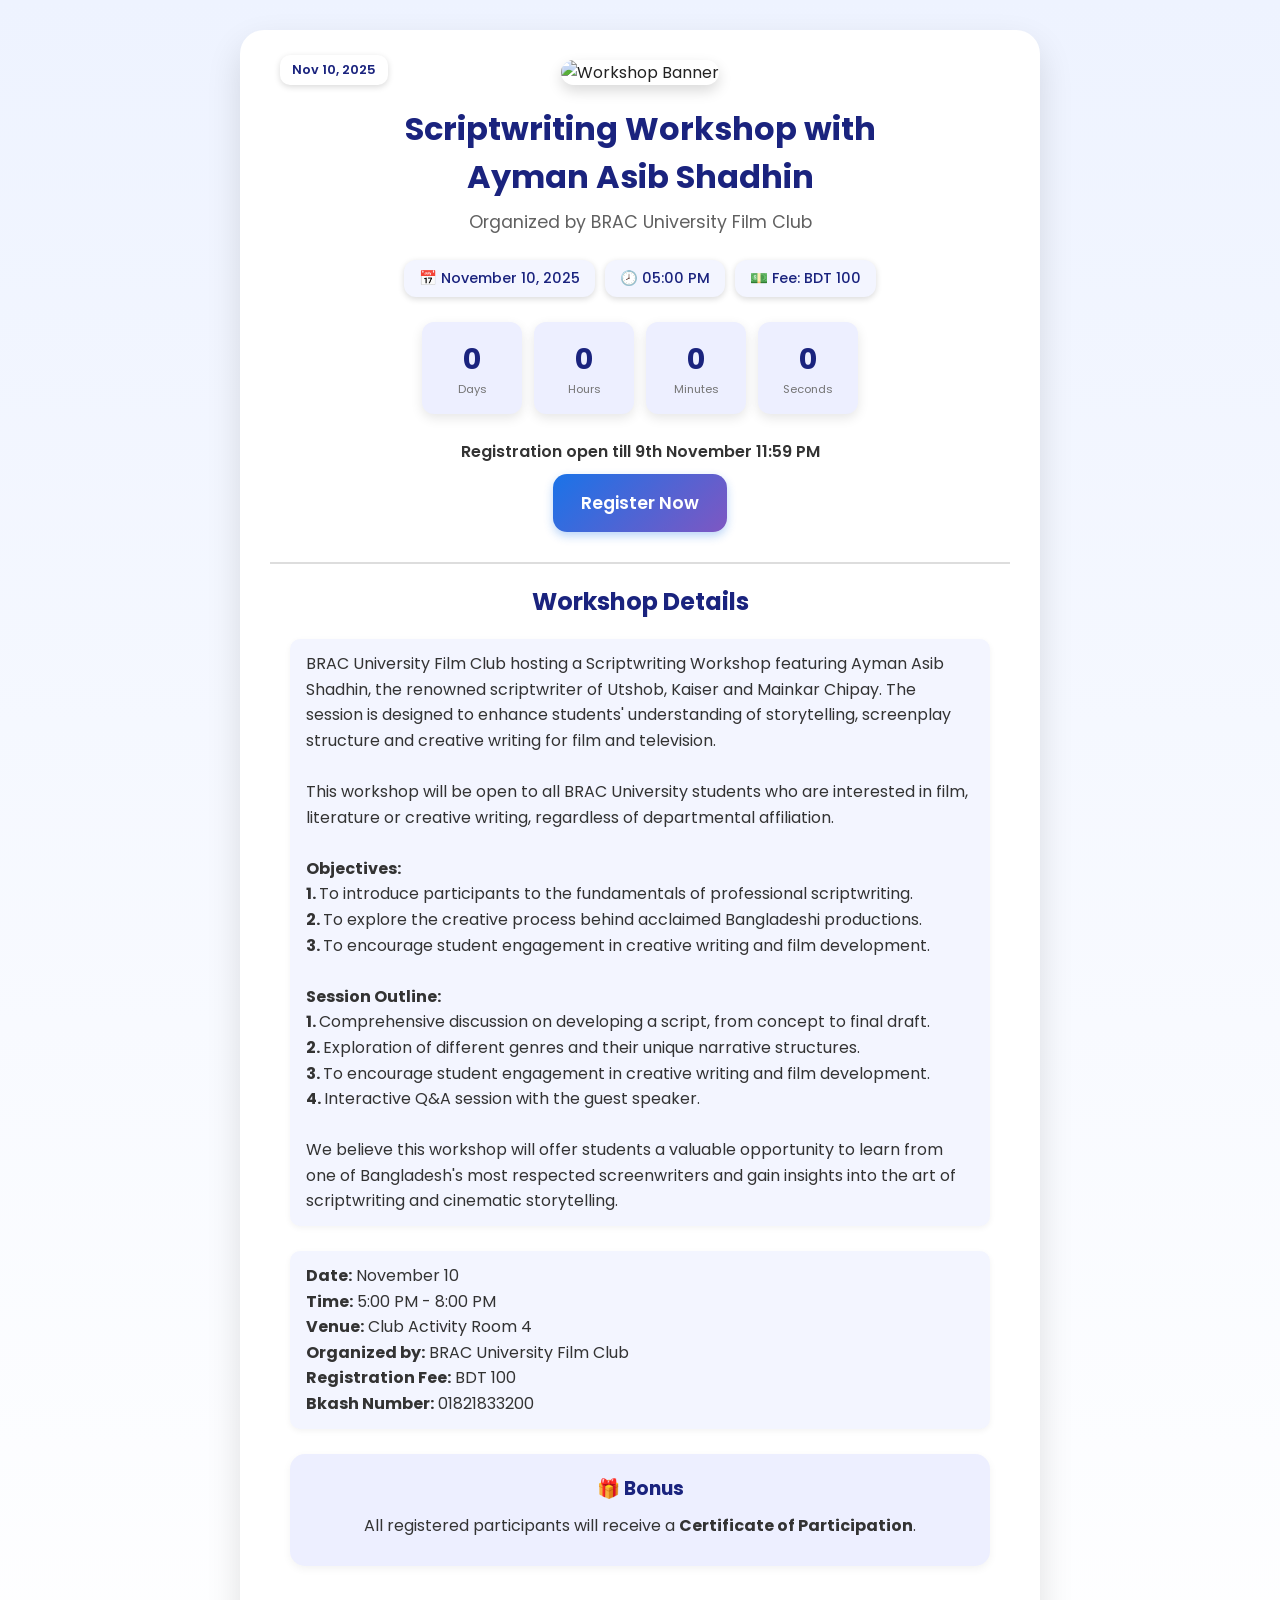
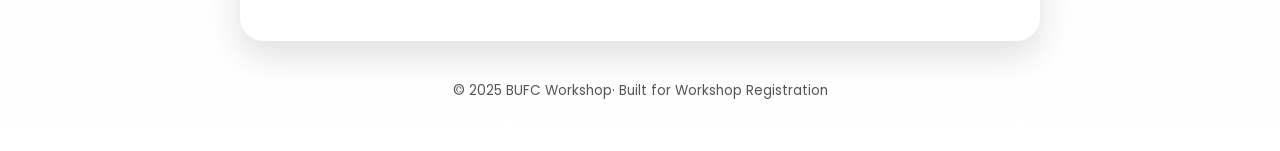
==== index.html @ 3174cb10 "nothing updated" ====
<!DOCTYPE html>
<html lang="en">

<head>
  <meta charset="UTF-8" />
  <meta name="viewport" content="width=device-width, initial-scale=1.0" />
  <title>BUFC Workshop</title>
  <link href="https://fonts.googleapis.com/css2?family=Poppins:wght@400;700&display=swap" rel="stylesheet">
  <link rel="stylesheet" href="style.css" />
</head>

<body class="event-body">
  <div class="event-card">
    <div class="banner-section">
      <div class="event-date">Nov 10, 2025</div>
      <img src="images/poster.jpg" alt="Workshop Banner" class="banner-img" />
    </div>

    <h1 class="event-title">Scriptwriting Workshop with<br>Ayman Asib Shadhin</h1>
    <p class="event-subtitle">Organized by BRAC University Film Club</p>

    <div class="event-info">
      <div class="info-item">
        <span>📅 November 10, 2025</span>
      </div>
      <div class="info-item">
        <span>🕗 05:00 PM</span>
      </div>
      <div class="info-item">
        <span>💵 Fee: BDT 100</span>
      </div>
    </div>

    <div id="countdown" class="countdown-grid"></div>
    <h3 class="countdown-label">Registration open till 9th November 11:59 PM</h3>

    <a href="register.html" class="btn-register">Register Now</a>
    <!-- <a class="btn-closed">Registration is Closed!</a> -->


    <section class="workshop-details">
      <h2>Workshop Details</h2>

      <ul class="session-list">
        <li>
          BRAC University Film Club hosting a Scriptwriting Workshop featuring Ayman Asib Shadhin, the renowned
          scriptwriter of Utshob, Kaiser and Mainkar Chipay. The session is designed to enhance students' understanding
          of storytelling, screenplay structure and creative writing for film and television. <br><br>
          This workshop will be open to all BRAC University students who are interested in film, literature or creative
          writing, regardless of departmental affiliation. <br> <br>

          <strong>Objectives:</strong> <br>
          <strong>1. </strong>To introduce participants to the fundamentals of professional scriptwriting. <br>
          <strong>2. </strong>To explore the creative process behind acclaimed Bangladeshi productions. <br>
          <strong>3. </strong>To encourage student engagement in creative writing and film development. <br> <br>

          <strong>Session Outline:</strong> <br>
          <strong>1. </strong>Comprehensive discussion on developing a script, from concept to final draft. <br>
          <strong>2. </strong>Exploration of different genres and their unique narrative structures. <br>
          <strong>3. </strong>To encourage student engagement in creative writing and film development. <br>
          <strong>4. </strong>Interactive Q&A session with the guest speaker. <br><br>

          We believe this workshop will offer students a valuable opportunity to learn from one of Bangladesh's most
          respected screenwriters and gain insights into the art of scriptwriting and cinematic storytelling.
        </li>
      </ul>

      <ul class="session-list">
        <li>
          <strong>Date:</strong> November 10 <br>
          <strong>Time:</strong> 5:00 PM - 8:00 PM <br>
          <strong>Venue:</strong> Club Activity Room 4 <br>
          <strong>Organized by:</strong> BRAC University Film Club <br>
          <strong>Registration Fee:</strong> BDT 100 <br>
          <strong>Bkash Number:</strong> 01821833200
          <!-- <p>🔗 <strong>Event Page:</strong> <a href="https://www.facebook.com/share/1D5hWdJ5ZP/" target="_blank">Facebook Event Link</a></p> -->
        </li>
      </ul>


      <div class="bonus-section">
        <h3>🎁 Bonus</h3>
        <ul>
          <li>All registered participants will receive a <strong>Certificate of Participation</strong>.</li>
          <!-- <li>Engage in fun, reflective group activities and meet like-minded peers.</li> -->
        </ul>
      </div>

      <!-- <div class="event-extra-info">
        <p>📅 <strong>Date & Time:</strong> November 10, 4:00 PM - 8:00 PM</p>
        <p>📍 <strong>Venue:</strong> Club Activity Room 4</p>
        <p>🎉 <strong>Organized by:</strong> BRAC University Film Club</p>
        <p>🔗 <strong>Event Page:</strong> <a href="https://www.facebook.com/share/1D5hWdJ5ZP/" target="_blank">Facebook Event Link</a></p>
      </div> -->

    </section>
  </div>

  <footer>
    <p>© 2025 BUFC Workshop· Built for Workshop Registration</p>
  </footer>

  <script>
    const eventDate = new Date("November 10, 2025 17:00:00").getTime();
    const countdownEl = document.getElementById("countdown");

    function updateCountdown() {
      const now = new Date().getTime();
      const diff = eventDate - now;

      if (diff <= 0) {
        countdownEl.innerHTML = `
          <div class="count-box"><span>0</span><small>Days</small></div>
          <div class="count-box"><span>0</span><small>Hours</small></div>
          <div class="count-box"><span>0</span><small>Minutes</small></div>
          <div class="count-box"><span>0</span><small>Seconds</small></div>
        `;
        return;
      }


      const days = Math.floor(diff / (1000 * 60 * 60 * 24));
      const hours = Math.floor((diff / (1000 * 60 * 60)) % 24);
      const mins = Math.floor((diff / (1000 * 60)) % 60);
      const secs = Math.floor((diff / 1000) % 60);

      countdownEl.innerHTML = `
        <div class="count-box"><span>${days}</span><small>Days</small></div>
        <div class="count-box"><span>${hours}</span><small>Hours</small></div>
        <div class="count-box"><span>${mins}</span><small>Minutes</small></div>
        <div class="count-box"><span>${secs}</span><small>Seconds</small></div>
      `;
    }

    updateCountdown();
    setInterval(updateCountdown, 1000);
  </script>
</body>

</html>
---- style.css ----
* {
    margin: 0;
    padding: 0;
    box-sizing: border-box;
    font-family: "Poppins";
}

body {
    background: linear-gradient(to bottom, #eef3ff, #ffffff);
    color: #222;
    display: flex;
    flex-direction: column;
    align-items: center;
    min-height: 100vh;
}

/* HERO SECTION */
.hero {
    width: 100%;
    padding: 80px 20px;
    text-align: center;
    background: linear-gradient(135deg, #f0f6ff, #ffffff);
    box-shadow: 0 2px 8px rgba(0, 0, 0, 0.05);
}

.hero-content h1 {
    font-size: 2rem;
    color: #1a237e;
    margin-bottom: 10px;
}

.banner {
    width: 100%;
    max-width: 800px;
    border-radius: 12px;
    margin-bottom: 20px;
    box-shadow: 0 4px 10px rgba(0, 0, 0, 0.15);
}

.subtitle {
    color: #555;
    margin-bottom: 20px;
}

.countdown {
    font-size: 1.5rem;
    font-weight: bold;
    color: #0d47a1;
    margin-bottom: 30px;
}

.btn-primary {
    background: #1a73e8;
    color: #fff;
    text-decoration: none;
    padding: 12px 24px;
    border-radius: 10px;
    font-weight: 600;
    transition: 0.3s;
    display: inline-block;
    border: none;
    cursor: pointer;
}

.btn-primary:hover {
    background: #0d47a1;
}

.radio-group {
    display: grid;
    grid-template-columns: repeat(2, 1fr);
    gap: 6px;
    margin-bottom: 15px;
}

.radio-group label {
    font-weight: 500;
    text-align: center;
    color: #333;
    background: #f7f8ff;
    padding: 6px 0;
    border-radius: 10px;
    transition: 0.2s;
    cursor: pointer;
}

.radio-group label:hover {
    background: #e8edff;
}

.radio-group input[type="radio"] {
    margin-right: 6px;
    accent-color: #1a73e8;
}

.ticket {
    font-family: "Times New Roman", Times, serif;
    background: linear-gradient(135deg, #f0f6ff, #ffffff);
    border: 2px dashed #1a73e8;
    border-radius: 15px;
    padding: 20px;
    margin: 20px 0;
    text-align: left;
    box-shadow: 0 4px 12px rgba(0, 0, 0, 0.05);
}

.ticket h3 {
    color: #1a237e;
    margin-bottom: 10px;
}

.ticket p {
    color: #333;
    font-size: 0.95rem;
    margin: 5px 0;
}

textarea {
    width: 100%;
    padding: 10px;
    border: 1.5px solid #ccc;
    border-radius: 10px;
    font-size: 1rem;
    font-family: "Poppins", sans-serif;
    resize: vertical;
    margin-bottom: 15px;
    transition: border-color 0.2s;
}

textarea:focus {
    border-color: #1a73e8;
    outline: none;
}

/* HIGHLIGHTS */
.highlights {
    width: 90%;
    max-width: 1000px;
    margin: 60px auto;
    text-align: center;
}

.highlights h2 {
    color: #1a237e;
    margin-bottom: 20px;
}

.cards {
    display: flex;
    flex-wrap: wrap;
    justify-content: center;
    gap: 20px;
}

.card {
    background: #fff;
    border-radius: 15px;
    box-shadow: 0 4px 12px rgba(0, 0, 0, 0.05);
    padding: 20px;
    width: 250px;
    text-align: center;
    transition: transform 0.2s ease;
}

.card:hover {
    transform: translateY(-5px);
}

.card img {
    width: 60px;
    height: 60px;
    margin-bottom: 10px;
}

.card h3 {
    color: #1a237e;
    margin-bottom: 8px;
}

.card p {
    color: #555;
    font-size: 0.9rem;
}

.terms {
    width: 90%;
    max-width: 800px;
    background: #fff;
    border-radius: 15px;
    box-shadow: 0 4px 12px rgba(0, 0, 0, 0.05);
    padding: 30px;
    margin-bottom: 60px;
}

.terms h2 {
    color: #1a237e;
    margin-bottom: 15px;
}

.terms ul {
    list-style: disc;
    padding-left: 20px;
    color: #555;
    line-height: 1.6;
}

footer {
    text-align: center;
    color: #777;
    font-size: 0.85rem;
    margin: 20px 0;
}

.form-body {
    background: linear-gradient(135deg, #e6eeff, #f8faff);
    display: flex;
    flex-direction: column;
    justify-content: flex-start;
    align-items: center;
    min-height: 100vh;
    padding: 0px 20px;
    overflow-y: auto;
}

.form-container {
    background: #fff;
    border-radius: 20px;
    box-shadow: 0 6px 20px rgba(0, 0, 0, 0.4);
    padding: 40px 40px;
    max-width: 600px;
    text-align: left;
    margin: 60px 0;
}

.form-container .title {
    text-align: center;
    color: #1a237e;
    margin-bottom: 8px;
}

.form-container .subtitle {
    text-align: center;
    color: #666;
    margin-bottom: 20px;
    font-size: 0.95rem;
}

form label {
    display: block;
    margin-bottom: 5px;
    color: #000000;
    font-weight: 500;
}

form input {
    width: 100%;
    padding: 10px 12px;
    margin-bottom: 15px;
    border: 1px solid #ccc;
    border-radius: 10px;
    font-size: 1rem;
}

form input:focus {
    border-color: #1a73e8;
    outline: none;
}

form .btn-primary {
    width: 100%;
    text-align: center;
}

.note {
    text-align: center;
    color: #888;
    font-size: 0.85rem;
    margin-top: 10px;
}

body.event-body {
    background: linear-gradient(to bottom, #eef3ff, #ffffff);
    font-family: "Poppins";
    display: flex;
    justify-content: center;
    align-items: center;
    flex-direction: column;
    min-height: 100vh;
    padding: 30px;
    margin: 0;
}

.event-card {
    background: #ffffff;
    border-radius: 24px;
    text-align: center;
    box-shadow: 0 15px 35px rgba(0, 0, 0, 0.12);
    padding: 30px;
    max-width: 800px;
    transition: all 0.3s ease;
}

.event-card:hover {
    transform: translateY(-5px);
}

.banner-section {
    position: relative;
    margin-bottom: 20px;
}

.banner-img {
    width: 90%;
    object-fit: cover;
    height: 360px;
    border-radius: 16px;
    box-shadow: 0 6px 14px rgba(0, 0, 0, 0.15);
}

.event-date {
    position: absolute;
    top: -5px;
    left: 10px;
    background: #fff;
    color: #1a237e;
    font-size: 0.8rem;
    font-weight: 600;
    padding: 6px 12px;
    border-radius: 10px;
    box-shadow: 0 2px 6px rgba(0, 0, 0, 0.15);
}

.event-title {
    color: #1a237e;
    font-size: 2rem;
    margin: 20px 0 8px;
}

.event-subtitle {
    color: #616161;
    font-size: 1.1rem;
    margin-bottom: 25px;
}

.event-info {
    display: flex;
    justify-content: center;
    flex-wrap: wrap;
    gap: 10px;
    margin-bottom: 25px;
    cursor: pointer;
}

.info-item {
    background: #f3f5ff;
    color: #1a237e;
    padding: 8px 15px;
    border-radius: 12px;
    font-size: 0.9rem;
    font-weight: 500;
    box-shadow: 0 2px 6px rgba(0, 0, 0, 0.15);
    transition: all 0.3s ease;
}

.info-item:hover {
    box-shadow: 0 4px 12px rgba(0, 0, 0, 0.2);
    transform: scale(1.05);
}

.countdown-label {
    font-size: 1rem;
    color: #333;
    margin-bottom: 10px;
    font-weight: 600;
}

.countdown-grid {
    display: flex;
    justify-content: center;
    gap: 12px;
    margin-bottom: 25px;
    cursor: pointer;
}

.count-box {
    background: #edefff;
    border-radius: 12px;
    padding: 16px 18px;
    width: 100px;
    box-shadow: 0 4px 12px rgba(0, 0, 0, 0.1);
}

.count-box span {
    font-size: 1.8rem;
    font-weight: 700;
    color: #1a237e;
}

.count-box small {
    display: block;
    font-size: 0.7rem;
    color: #757575;
}

.btn-register {
    display: inline-block;
    background: linear-gradient(135deg, #1a73e8, #7e57c2);
    color: white;
    text-decoration: none;
    font-weight: 600;
    transition: 0.3s;
    box-shadow: 0 4px 10px rgba(26, 115, 232, 0.3);
    font-size: 1.1rem;
    padding: 16px 28px;
    border-radius: 14px;
}

.btn-register:hover {
    transform: translateY(-2px);
    box-shadow: 0 6px 12px rgba(26, 115, 232, 0.4);
    background: linear-gradient(135deg, #7e57c2, #1a73e8);
}

.btn-closed {
    display: inline-block;
    background: linear-gradient(135deg, #9e9e9e, #757575);
    /* grayed-out tone */
    color: #f1f1f1;
    text-decoration: none;
    font-weight: 600;
    transition: 0.3s;
    box-shadow: 0 3px 8px rgba(0, 0, 0, 0.2);
    font-size: 1.1rem;
    padding: 16px 28px;
    border-radius: 14px;
    cursor: not-allowed;
    /* show disabled pointer */
    pointer-events: none;
    /* disable clicks */
    opacity: 0.9;
}

.btn-closed:hover {
    transform: none;
    /* no hover motion */
    box-shadow: 0 3px 8px rgba(0, 0, 0, 0.2);
    background: linear-gradient(135deg, #9e9e9e, #757575);
}

.workshop-details {
    border-top: 2px solid #ddd;
    background: #ffffff;
    margin-top: 30px;
    padding: 20px;
    text-align: left;
    color: #333;
}

.workshop-details h2 {
    color: #1a237e;
    text-align: center;
    margin-bottom: 20px;
    font-size: 1.5rem;
}

.session-list {
    list-style: none;
    padding: 0;
    margin-bottom: 25px;
}

.session-list li {
    background: #f3f5ff;
    margin-bottom: 10px;
    padding: 12px 16px;
    border-radius: 10px;
    box-shadow: 0 2px 6px rgba(0, 0, 0, 0.05);
    line-height: 1.6;
    cursor: pointer;
    transition: background 0.3s ease, box-shadow 0.3s ease, transform 0.3s ease;
}

.session-list li:hover {
    background: #e0e5ff;
    box-shadow: 0 6px 12px rgba(0, 0, 0, 0.1);
    transform: translateY(-3px);
}

.bonus-section {
    background: #edefff;
    padding: 20px;
    border-radius: 15px;
    margin-bottom: 25px;
    box-shadow: 0 3px 8px rgba(0, 0, 0, 0.05);
    cursor: pointer;
    transition: background 0.3s ease, box-shadow 0.3s ease, transform 0.3s ease;
}

.bonus-section:hover {
    background: #e0e5ff;
    box-shadow: 0 6px 12px rgba(0, 0, 0, 0.1);
    transform: translateY(-3px);
}

.bonus-section h3 {
    color: #1a237e;
    margin-bottom: 10px;
    text-align: center;
}

.bonus-section ul {
    list-style: none;
    padding-left: 0;
    text-align: center;
}

.bonus-section li {
    margin-bottom: 8px;
    color: #333;
}

.event-extra-info {
    border-top: 2px solid #ddd;
    padding-top: 20px;
    font-size: 0.95rem;
}

.event-extra-info p {
    margin-bottom: 8px;
}

.event-extra-info a {
    color: #1a73e8;
    text-decoration: none;
    font-weight: 500;
}

.event-extra-info a:hover {
    text-decoration: underline;
}

footer {
    margin-top: 40px;
    text-align: center;
    font-size: 0.85rem;
    color: #555;
}

@media (max-width: 480px) {
    .event-card {
        padding: 20px;
        border-radius: 16px;
    }

    .event-date {
        top: -15px;
    }

    .banner-img {
        height: 200px;
        border-radius: 12px;
    }

    .event-title {
        font-size: 1.5rem;
    }

    .event-subtitle {
        font-size: 1rem;
    }

    .count-box {
        width: 70px;
        padding: 10px;
    }

    .btn-register {
        font-size: 1rem;
        padding: 14px 20px;
        border-radius: 12px;
    }

    .event-info {
        flex-direction: column;
        gap: 8px;
    }

    .workshop-details {
        padding: 20px;
    }

    .session-list li {
        font-size: 0.9rem;
    }

    .radio-group {
        grid-template-columns: 1fr;
    }
}
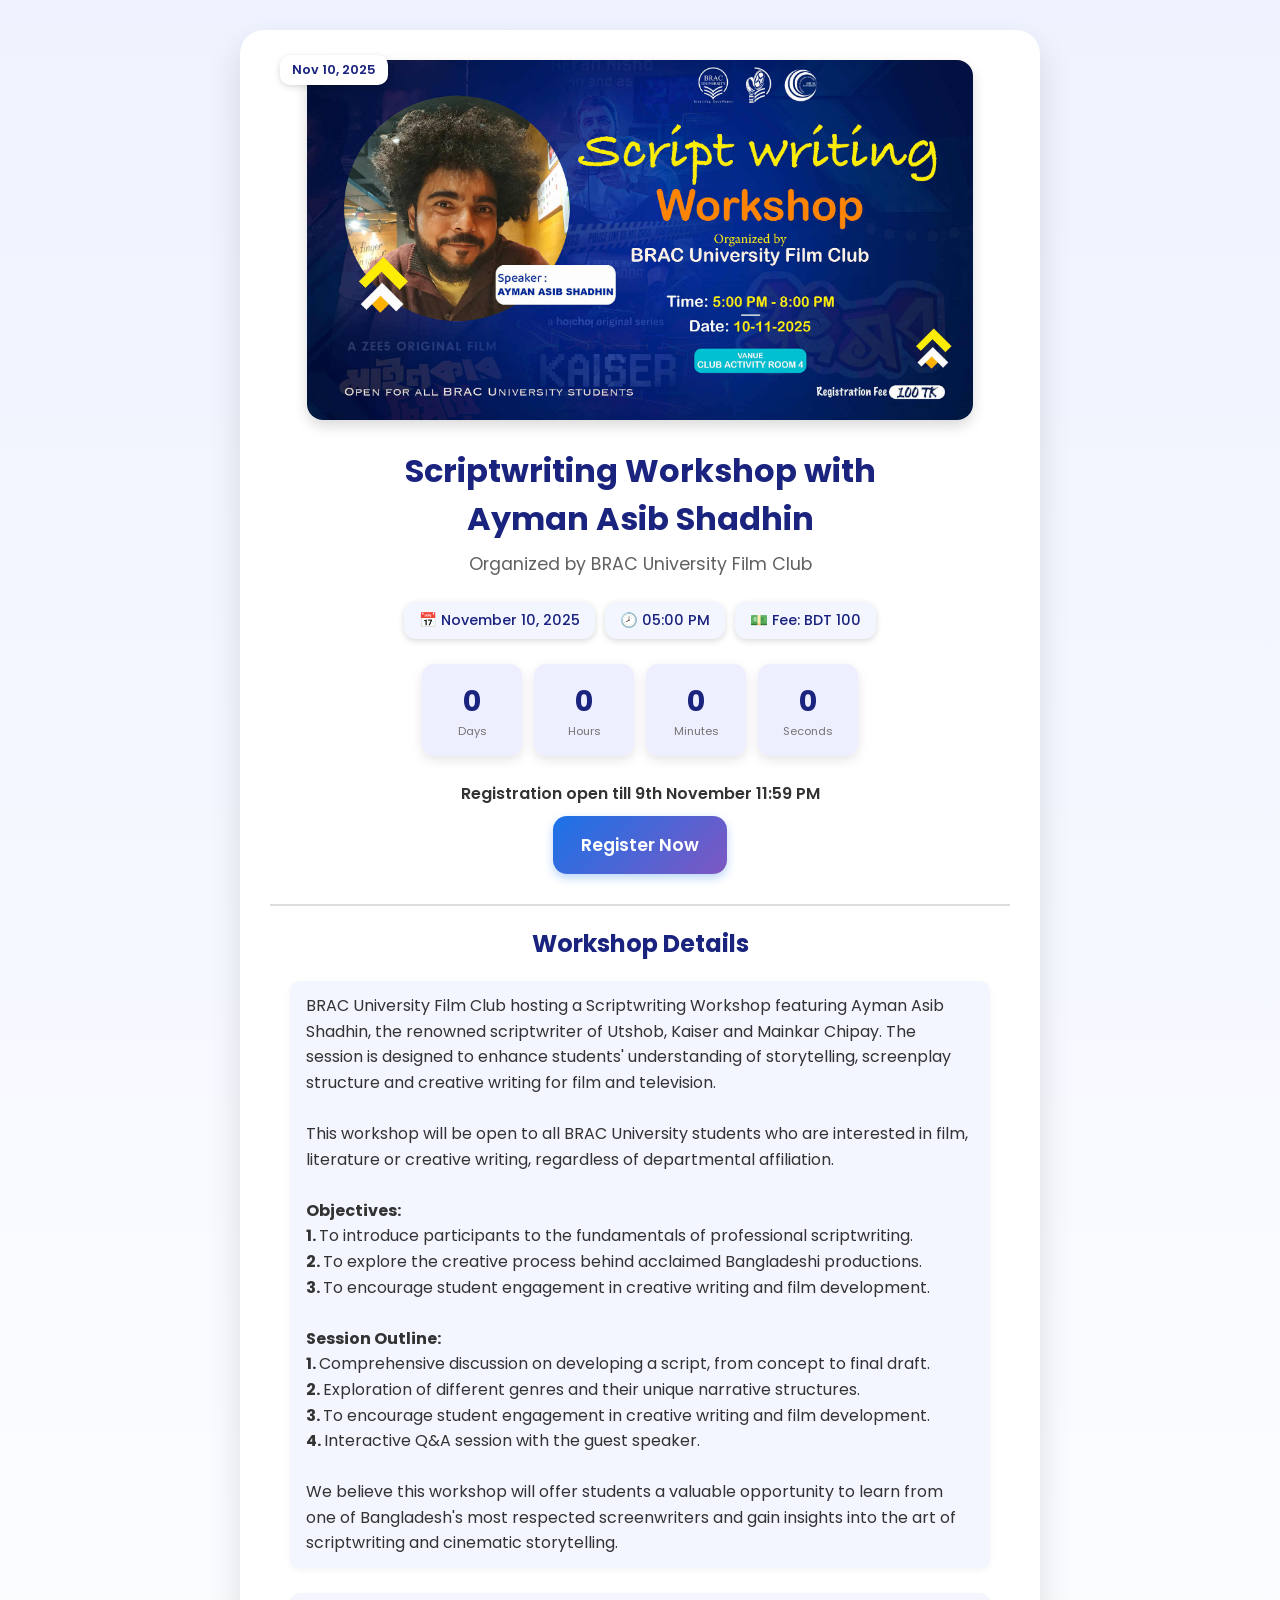
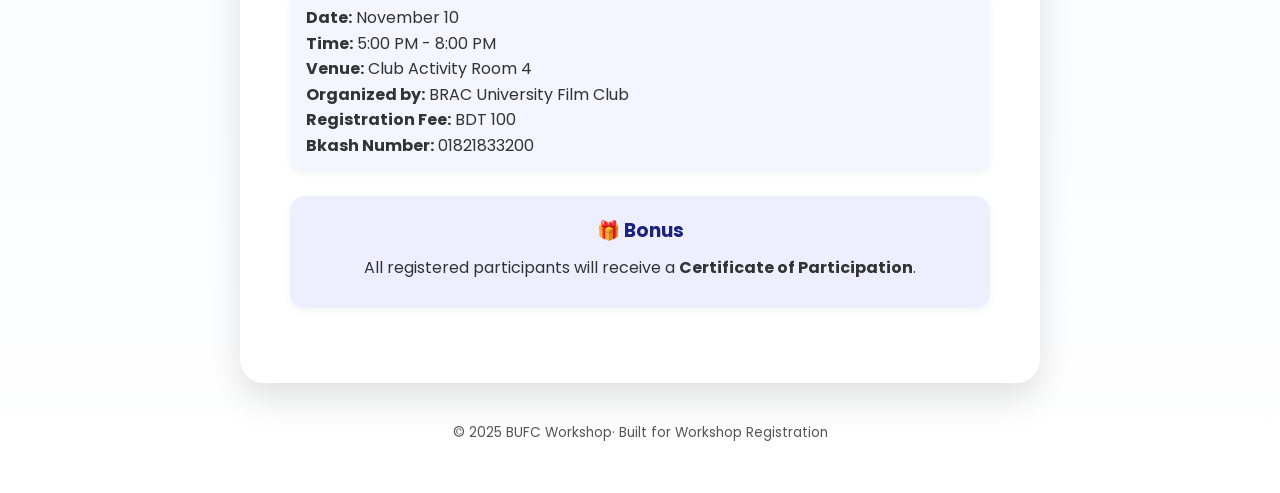
==== commit ba7bb52a: "nothing updated" ====
--- a/index.html
+++ b/index.html
@@ -13,7 +13,7 @@
   <div class="event-card">
     <div class="banner-section">
       <div class="event-date">Nov 10, 2025</div>
-      <img src="images/poster.jpg" alt="Workshop Banner" class="banner-img" />
+      <img src="assets/poster.jpg" alt="Workshop Banner" class="banner-img" />
     </div>
 
     <h1 class="event-title">Scriptwriting Workshop with<br>Ayman Asib Shadhin</h1>
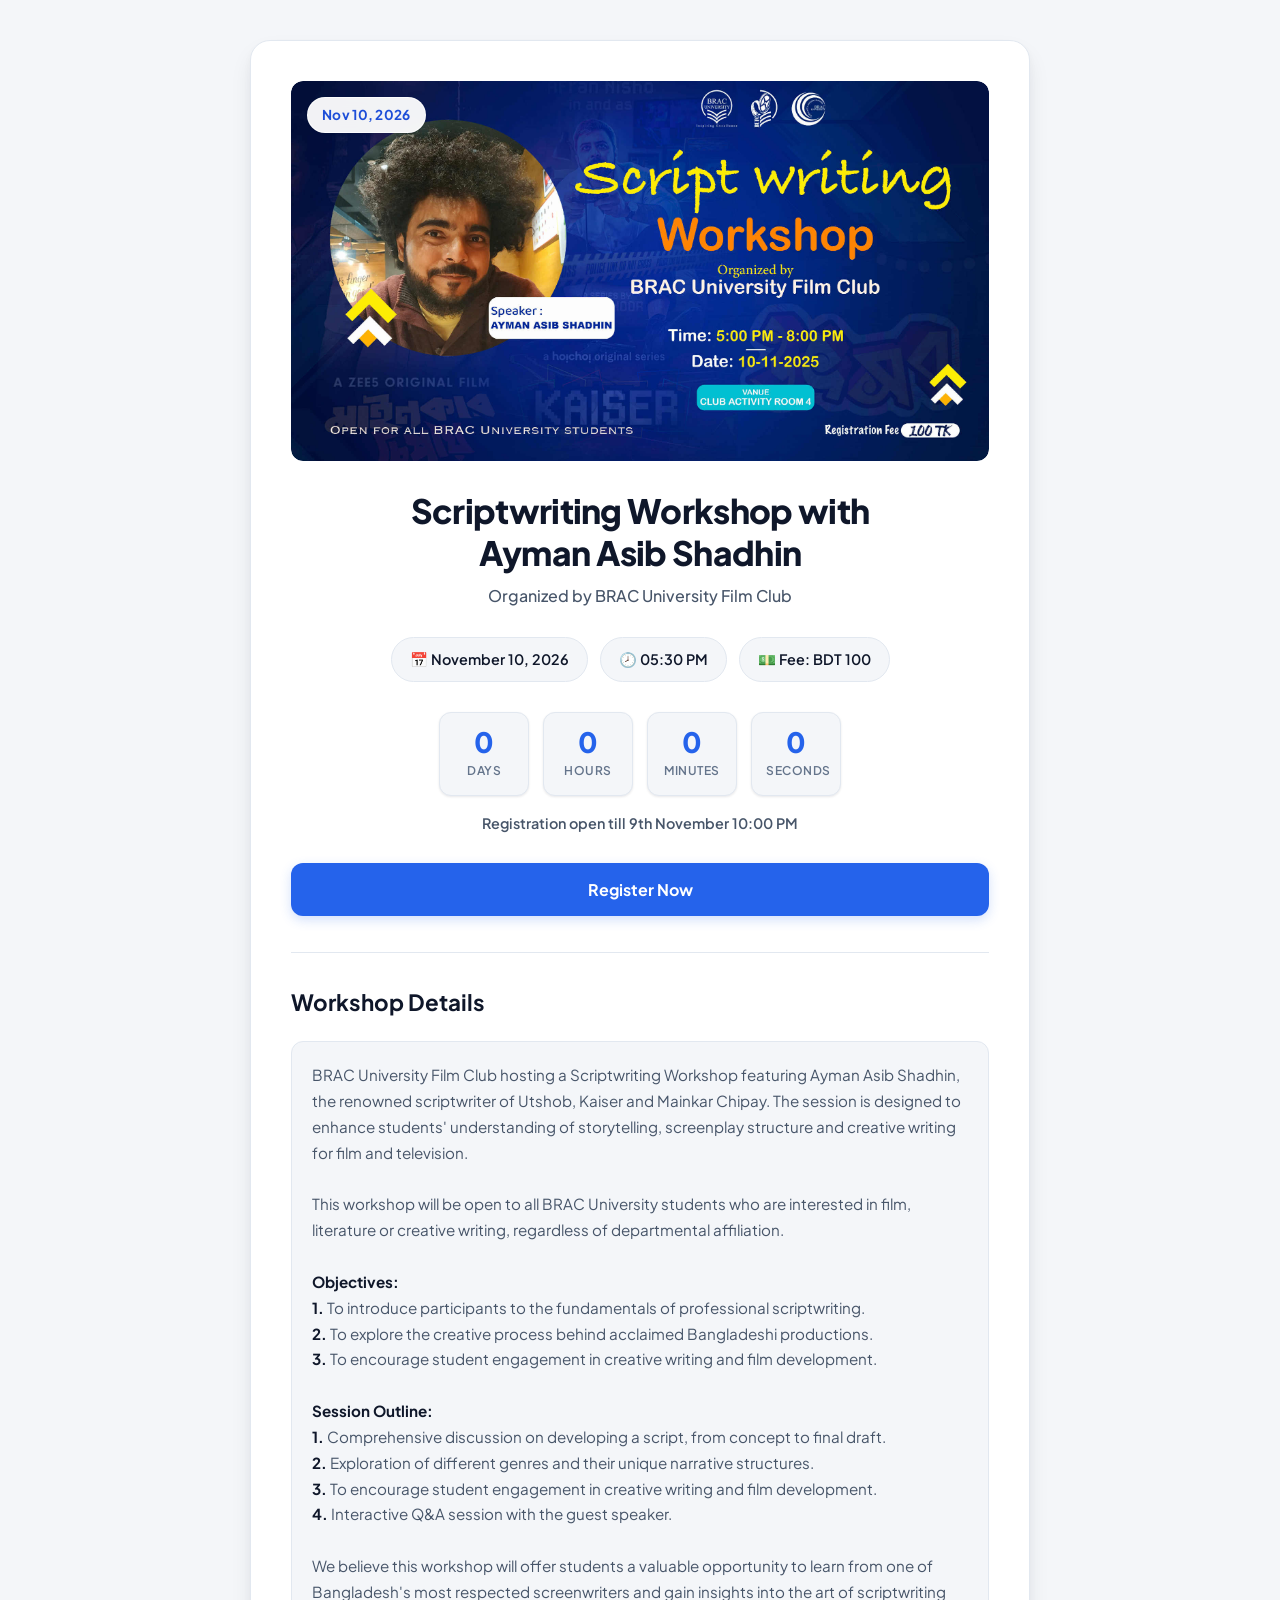
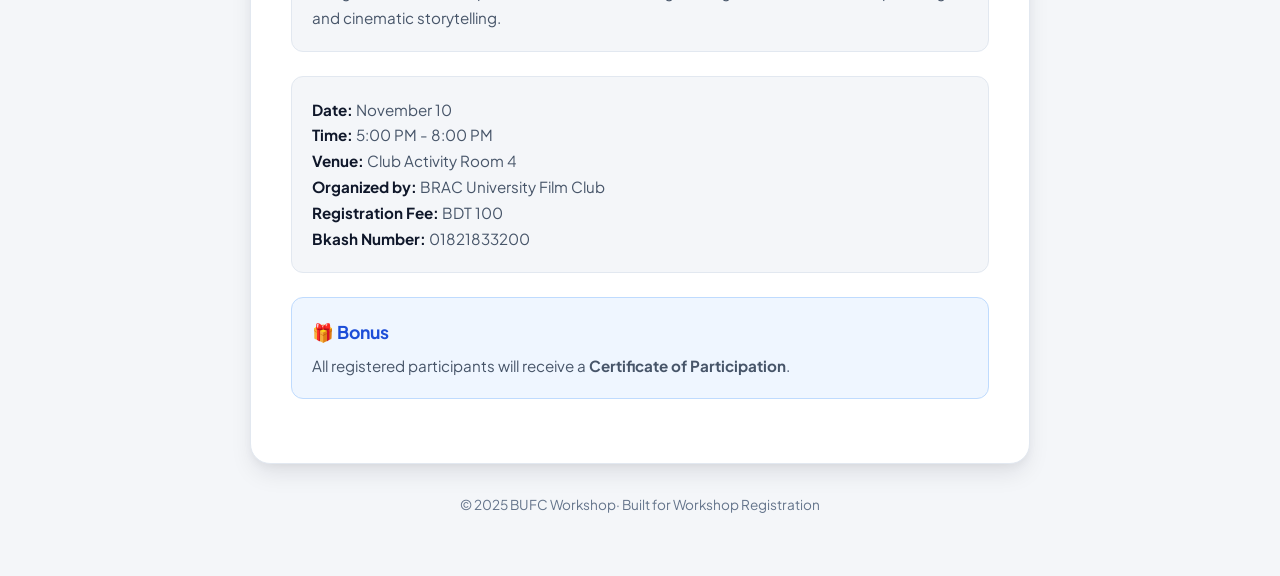
==== commit 9c1b2128: "README added" ====
--- a/index.html
+++ b/index.html
@@ -5,14 +5,15 @@
   <meta charset="UTF-8" />
   <meta name="viewport" content="width=device-width, initial-scale=1.0" />
   <title>BUFC Workshop</title>
-  <link href="https://fonts.googleapis.com/css2?family=Poppins:wght@400;700&display=swap" rel="stylesheet">
+  <link href="https://fonts.googleapis.com/css2?family=Plus+Jakarta+Sans:wght@400;500;600;700;800&display=swap"
+    rel="stylesheet">
   <link rel="stylesheet" href="style.css" />
 </head>
 
 <body class="event-body">
   <div class="event-card">
     <div class="banner-section">
-      <div class="event-date">Nov 10, 2025</div>
+      <div class="event-date">Nov 10, 2026</div>
       <img src="assets/poster.jpg" alt="Workshop Banner" class="banner-img" />
     </div>
 
@@ -21,10 +22,10 @@
 
     <div class="event-info">
       <div class="info-item">
-        <span>📅 November 10, 2025</span>
+        <span>📅 November 10, 2026</span>
       </div>
       <div class="info-item">
-        <span>🕗 05:00 PM</span>
+        <span>🕗 05:30 PM</span>
       </div>
       <div class="info-item">
         <span>💵 Fee: BDT 100</span>
@@ -32,7 +33,7 @@
     </div>
 
     <div id="countdown" class="countdown-grid"></div>
-    <h3 class="countdown-label">Registration open till 9th November 11:59 PM</h3>
+    <h3 class="countdown-label">Registration open till 9th November 10:00 PM</h3>
 
     <a href="register.html" class="btn-register">Register Now</a>
     <!-- <a class="btn-closed">Registration is Closed!</a> -->
--- a/style.css
+++ b/style.css
@@ -1,599 +1,443 @@
+@import url('https://fonts.googleapis.com/css2?family=Plus+Jakarta+Sans:wght@400;500;600;700;800&display=swap');
+
+:root {
+    --bg-main: #f4f6f9;
+    --bg-card: #ffffff;
+    --bg-card-hover: #fafbfc;
+    --accent: #2563eb;
+    --accent-hover: #1d4ed8;
+    --accent-soft: #eff6ff;
+    --accent-border: #bfdbfe;
+    --text-main: #0f172a;
+    --text-muted: #475569;
+    --text-light: #64748b;
+    --border-color: #e2e8f0;
+    --border-focus: #3b82f6;
+    --shadow-sm: 0 1px 3px rgba(15, 23, 42, 0.06), 0 1px 2px rgba(15, 23, 42, 0.04);
+    --shadow-md: 0 4px 12px -2px rgba(15, 23, 42, 0.08), 0 2px 6px -1px rgba(15, 23, 42, 0.04);
+    --shadow-lg: 0 12px 24px -4px rgba(15, 23, 42, 0.1), 0 4px 10px -2px rgba(15, 23, 42, 0.05);
+    --radius-sm: 8px;
+    --radius-md: 12px;
+    --radius-lg: 20px;
+}
+
 * {
     margin: 0;
     padding: 0;
     box-sizing: border-box;
-    font-family: "Poppins";
+    font-family: 'Plus Jakarta Sans', -apple-system, BlinkMacSystemFont, "Segoe UI", Roboto, sans-serif;
 }
 
 body {
-    background: linear-gradient(to bottom, #eef3ff, #ffffff);
-    color: #222;
+    background-color: var(--bg-main);
+    color: var(--text-main);
     display: flex;
     flex-direction: column;
     align-items: center;
     min-height: 100vh;
-}
-
-/* HERO SECTION */
-.hero {
+    line-height: 1.6;
+    -webkit-font-smoothing: antialiased;
+}
+
+body.event-body,
+body.form-body {
+    padding: 40px 20px;
+}
+
+/* CONTAINER / CARD */
+.event-card,
+.form-container {
+    background: var(--bg-card);
+    border: 1px solid var(--border-color);
+    border-radius: var(--radius-lg);
+    box-shadow: var(--shadow-lg);
+    padding: 40px;
     width: 100%;
-    padding: 80px 20px;
-    text-align: center;
-    background: linear-gradient(135deg, #f0f6ff, #ffffff);
-    box-shadow: 0 2px 8px rgba(0, 0, 0, 0.05);
-}
-
-.hero-content h1 {
-    font-size: 2rem;
-    color: #1a237e;
-    margin-bottom: 10px;
-}
-
-.banner {
-    width: 100%;
-    max-width: 800px;
-    border-radius: 12px;
-    margin-bottom: 20px;
-    box-shadow: 0 4px 10px rgba(0, 0, 0, 0.15);
-}
-
-.subtitle {
-    color: #555;
-    margin-bottom: 20px;
-}
-
-.countdown {
-    font-size: 1.5rem;
-    font-weight: bold;
-    color: #0d47a1;
-    margin-bottom: 30px;
-}
-
-.btn-primary {
-    background: #1a73e8;
-    color: #fff;
-    text-decoration: none;
-    padding: 12px 24px;
-    border-radius: 10px;
-    font-weight: 600;
-    transition: 0.3s;
-    display: inline-block;
-    border: none;
-    cursor: pointer;
-}
-
-.btn-primary:hover {
-    background: #0d47a1;
-}
-
-.radio-group {
-    display: grid;
-    grid-template-columns: repeat(2, 1fr);
-    gap: 6px;
-    margin-bottom: 15px;
-}
-
-.radio-group label {
-    font-weight: 500;
-    text-align: center;
-    color: #333;
-    background: #f7f8ff;
-    padding: 6px 0;
-    border-radius: 10px;
-    transition: 0.2s;
-    cursor: pointer;
-}
-
-.radio-group label:hover {
-    background: #e8edff;
-}
-
-.radio-group input[type="radio"] {
-    margin-right: 6px;
-    accent-color: #1a73e8;
-}
-
-.ticket {
-    font-family: "Times New Roman", Times, serif;
-    background: linear-gradient(135deg, #f0f6ff, #ffffff);
-    border: 2px dashed #1a73e8;
-    border-radius: 15px;
-    padding: 20px;
+    max-width: 780px;
+    transition: transform 0.2s ease, box-shadow 0.2s ease;
+}
+
+.form-container {
+    max-width: 640px;
     margin: 20px 0;
-    text-align: left;
-    box-shadow: 0 4px 12px rgba(0, 0, 0, 0.05);
-}
-
-.ticket h3 {
-    color: #1a237e;
-    margin-bottom: 10px;
-}
-
-.ticket p {
-    color: #333;
-    font-size: 0.95rem;
-    margin: 5px 0;
-}
-
-textarea {
-    width: 100%;
-    padding: 10px;
-    border: 1.5px solid #ccc;
-    border-radius: 10px;
-    font-size: 1rem;
-    font-family: "Poppins", sans-serif;
-    resize: vertical;
-    margin-bottom: 15px;
-    transition: border-color 0.2s;
-}
-
-textarea:focus {
-    border-color: #1a73e8;
-    outline: none;
-}
-
-/* HIGHLIGHTS */
-.highlights {
-    width: 90%;
-    max-width: 1000px;
-    margin: 60px auto;
-    text-align: center;
-}
-
-.highlights h2 {
-    color: #1a237e;
-    margin-bottom: 20px;
-}
-
-.cards {
-    display: flex;
-    flex-wrap: wrap;
-    justify-content: center;
-    gap: 20px;
-}
-
-.card {
-    background: #fff;
-    border-radius: 15px;
-    box-shadow: 0 4px 12px rgba(0, 0, 0, 0.05);
-    padding: 20px;
-    width: 250px;
-    text-align: center;
-    transition: transform 0.2s ease;
-}
-
-.card:hover {
-    transform: translateY(-5px);
-}
-
-.card img {
-    width: 60px;
-    height: 60px;
-    margin-bottom: 10px;
-}
-
-.card h3 {
-    color: #1a237e;
-    margin-bottom: 8px;
-}
-
-.card p {
-    color: #555;
-    font-size: 0.9rem;
-}
-
-.terms {
-    width: 90%;
-    max-width: 800px;
-    background: #fff;
-    border-radius: 15px;
-    box-shadow: 0 4px 12px rgba(0, 0, 0, 0.05);
-    padding: 30px;
-    margin-bottom: 60px;
-}
-
-.terms h2 {
-    color: #1a237e;
-    margin-bottom: 15px;
-}
-
-.terms ul {
-    list-style: disc;
-    padding-left: 20px;
-    color: #555;
-    line-height: 1.6;
-}
-
-footer {
-    text-align: center;
-    color: #777;
-    font-size: 0.85rem;
-    margin: 20px 0;
-}
-
-.form-body {
-    background: linear-gradient(135deg, #e6eeff, #f8faff);
-    display: flex;
-    flex-direction: column;
-    justify-content: flex-start;
-    align-items: center;
-    min-height: 100vh;
-    padding: 0px 20px;
-    overflow-y: auto;
-}
-
-.form-container {
-    background: #fff;
-    border-radius: 20px;
-    box-shadow: 0 6px 20px rgba(0, 0, 0, 0.4);
-    padding: 40px 40px;
-    max-width: 600px;
-    text-align: left;
-    margin: 60px 0;
-}
-
-.form-container .title {
-    text-align: center;
-    color: #1a237e;
-    margin-bottom: 8px;
-}
-
-.form-container .subtitle {
-    text-align: center;
-    color: #666;
-    margin-bottom: 20px;
-    font-size: 0.95rem;
-}
-
-form label {
-    display: block;
-    margin-bottom: 5px;
-    color: #000000;
-    font-weight: 500;
-}
-
-form input {
-    width: 100%;
-    padding: 10px 12px;
-    margin-bottom: 15px;
-    border: 1px solid #ccc;
-    border-radius: 10px;
-    font-size: 1rem;
-}
-
-form input:focus {
-    border-color: #1a73e8;
-    outline: none;
-}
-
-form .btn-primary {
-    width: 100%;
-    text-align: center;
-}
-
-.note {
-    text-align: center;
-    color: #888;
-    font-size: 0.85rem;
-    margin-top: 10px;
-}
-
-body.event-body {
-    background: linear-gradient(to bottom, #eef3ff, #ffffff);
-    font-family: "Poppins";
-    display: flex;
-    justify-content: center;
-    align-items: center;
-    flex-direction: column;
-    min-height: 100vh;
-    padding: 30px;
-    margin: 0;
-}
-
-.event-card {
-    background: #ffffff;
-    border-radius: 24px;
-    text-align: center;
-    box-shadow: 0 15px 35px rgba(0, 0, 0, 0.12);
-    padding: 30px;
-    max-width: 800px;
-    transition: all 0.3s ease;
-}
-
-.event-card:hover {
-    transform: translateY(-5px);
-}
-
+}
+
+/* BANNER SECTION */
 .banner-section {
     position: relative;
-    margin-bottom: 20px;
+    margin-bottom: 28px;
+    border-radius: var(--radius-md);
+    overflow: hidden;
 }
 
 .banner-img {
-    width: 90%;
+    width: 100%;
+    height: 380px;
     object-fit: cover;
-    height: 360px;
-    border-radius: 16px;
-    box-shadow: 0 6px 14px rgba(0, 0, 0, 0.15);
+    display: block;
+    border-radius: var(--radius-md);
+    box-shadow: var(--shadow-sm);
 }
 
 .event-date {
     position: absolute;
-    top: -5px;
-    left: 10px;
-    background: #fff;
-    color: #1a237e;
-    font-size: 0.8rem;
-    font-weight: 600;
-    padding: 6px 12px;
-    border-radius: 10px;
-    box-shadow: 0 2px 6px rgba(0, 0, 0, 0.15);
-}
-
-.event-title {
-    color: #1a237e;
-    font-size: 2rem;
-    margin: 20px 0 8px;
-}
-
-.event-subtitle {
-    color: #616161;
-    font-size: 1.1rem;
-    margin-bottom: 25px;
-}
-
+    top: 16px;
+    left: 16px;
+    background: rgba(255, 255, 255, 0.95);
+    backdrop-filter: blur(8px);
+    color: var(--accent-hover);
+    font-size: 0.85rem;
+    font-weight: 700;
+    padding: 6px 14px;
+    border-radius: 20px;
+    border: 1px solid rgba(255, 255, 255, 0.8);
+    box-shadow: var(--shadow-sm);
+    letter-spacing: 0.3px;
+}
+
+/* TITLES & HEADINGS */
+.event-title,
+.form-container .title {
+    color: var(--text-main);
+    font-size: 2.1rem;
+    font-weight: 800;
+    letter-spacing: -0.02em;
+    line-height: 1.25;
+    margin-bottom: 10px;
+    text-align: center;
+}
+
+.event-subtitle,
+.form-container .subtitle {
+    color: var(--text-muted);
+    font-size: 1rem;
+    font-weight: 500;
+    margin-bottom: 28px;
+    text-align: center;
+}
+
+/* EVENT INFO CHIPS */
 .event-info {
     display: flex;
     justify-content: center;
     flex-wrap: wrap;
-    gap: 10px;
-    margin-bottom: 25px;
-    cursor: pointer;
+    gap: 12px;
+    margin-bottom: 30px;
 }
 
 .info-item {
-    background: #f3f5ff;
-    color: #1a237e;
-    padding: 8px 15px;
-    border-radius: 12px;
+    background: var(--bg-main);
+    color: var(--text-main);
+    border: 1px solid var(--border-color);
+    padding: 10px 18px;
+    border-radius: 30px;
     font-size: 0.9rem;
-    font-weight: 500;
-    box-shadow: 0 2px 6px rgba(0, 0, 0, 0.15);
-    transition: all 0.3s ease;
+    font-weight: 600;
+    display: flex;
+    align-items: center;
+    gap: 6px;
+    transition: all 0.2s ease;
 }
 
 .info-item:hover {
-    box-shadow: 0 4px 12px rgba(0, 0, 0, 0.2);
-    transform: scale(1.05);
-}
-
-.countdown-label {
-    font-size: 1rem;
-    color: #333;
-    margin-bottom: 10px;
-    font-weight: 600;
-}
-
+    border-color: var(--accent-border);
+    background: var(--accent-soft);
+    color: var(--accent-hover);
+    transform: translateY(-1px);
+}
+
+/* COUNTDOWN TIMER */
 .countdown-grid {
     display: flex;
     justify-content: center;
-    gap: 12px;
-    margin-bottom: 25px;
-    cursor: pointer;
+    gap: 14px;
+    margin-bottom: 16px;
 }
 
 .count-box {
-    background: #edefff;
-    border-radius: 12px;
-    padding: 16px 18px;
-    width: 100px;
-    box-shadow: 0 4px 12px rgba(0, 0, 0, 0.1);
+    background: var(--bg-main);
+    border: 1px solid var(--border-color);
+    border-radius: var(--radius-md);
+    padding: 14px;
+    width: 90px;
+    text-align: center;
+    box-shadow: var(--shadow-sm);
 }
 
 .count-box span {
-    font-size: 1.8rem;
-    font-weight: 700;
-    color: #1a237e;
+    display: block;
+    font-size: 1.75rem;
+    font-weight: 800;
+    color: var(--accent);
+    line-height: 1.1;
 }
 
 .count-box small {
     display: block;
-    font-size: 0.7rem;
-    color: #757575;
-}
-
-.btn-register {
+    font-size: 0.75rem;
+    font-weight: 600;
+    color: var(--text-light);
+    text-transform: uppercase;
+    letter-spacing: 0.5px;
+    margin-top: 4px;
+}
+
+.countdown-label {
+    font-size: 0.9rem;
+    color: var(--text-muted);
+    margin-bottom: 28px;
+    font-weight: 600;
+    text-align: center;
+}
+
+/* BUTTONS */
+.btn-register,
+.btn-primary {
     display: inline-block;
-    background: linear-gradient(135deg, #1a73e8, #7e57c2);
-    color: white;
+    width: 100%;
+    background: var(--accent);
+    color: #ffffff;
     text-decoration: none;
-    font-weight: 600;
-    transition: 0.3s;
-    box-shadow: 0 4px 10px rgba(26, 115, 232, 0.3);
-    font-size: 1.1rem;
-    padding: 16px 28px;
-    border-radius: 14px;
-}
-
-.btn-register:hover {
-    transform: translateY(-2px);
-    box-shadow: 0 6px 12px rgba(26, 115, 232, 0.4);
-    background: linear-gradient(135deg, #7e57c2, #1a73e8);
+    font-size: 1rem;
+    font-weight: 700;
+    padding: 14px 28px;
+    border-radius: var(--radius-md);
+    border: none;
+    cursor: pointer;
+    text-align: center;
+    transition: background 0.2s ease, transform 0.15s ease, box-shadow 0.2s ease;
+    box-shadow: 0 4px 12px rgba(37, 99, 235, 0.2);
+}
+
+.btn-register:hover,
+.btn-primary:hover {
+    background: var(--accent-hover);
+    box-shadow: 0 6px 16px rgba(37, 99, 235, 0.3);
+    transform: translateY(-1px);
+}
+
+.btn-register:active,
+.btn-primary:active {
+    transform: translateY(0);
 }
 
 .btn-closed {
     display: inline-block;
-    background: linear-gradient(135deg, #9e9e9e, #757575);
-    /* grayed-out tone */
-    color: #f1f1f1;
+    width: 100%;
+    background: #e2e8f0;
+    color: #94a3b8;
     text-decoration: none;
     font-weight: 600;
-    transition: 0.3s;
-    box-shadow: 0 3px 8px rgba(0, 0, 0, 0.2);
-    font-size: 1.1rem;
-    padding: 16px 28px;
-    border-radius: 14px;
+    font-size: 1rem;
+    padding: 14px 28px;
+    border-radius: var(--radius-md);
     cursor: not-allowed;
-    /* show disabled pointer */
+    text-align: center;
     pointer-events: none;
-    /* disable clicks */
-    opacity: 0.9;
-}
-
-.btn-closed:hover {
-    transform: none;
-    /* no hover motion */
-    box-shadow: 0 3px 8px rgba(0, 0, 0, 0.2);
-    background: linear-gradient(135deg, #9e9e9e, #757575);
-}
-
+}
+
+/* DETAILS & CONTENT SECTIONS */
 .workshop-details {
-    border-top: 2px solid #ddd;
-    background: #ffffff;
-    margin-top: 30px;
-    padding: 20px;
+    border-top: 1px solid var(--border-color);
+    margin-top: 36px;
+    padding-top: 32px;
     text-align: left;
-    color: #333;
 }
 
 .workshop-details h2 {
-    color: #1a237e;
-    text-align: center;
+    color: var(--text-main);
+    font-size: 1.4rem;
+    font-weight: 700;
     margin-bottom: 20px;
-    font-size: 1.5rem;
 }
 
 .session-list {
     list-style: none;
     padding: 0;
-    margin-bottom: 25px;
+    margin-bottom: 24px;
 }
 
 .session-list li {
-    background: #f3f5ff;
-    margin-bottom: 10px;
-    padding: 12px 16px;
-    border-radius: 10px;
-    box-shadow: 0 2px 6px rgba(0, 0, 0, 0.05);
-    line-height: 1.6;
-    cursor: pointer;
-    transition: background 0.3s ease, box-shadow 0.3s ease, transform 0.3s ease;
-}
-
-.session-list li:hover {
-    background: #e0e5ff;
-    box-shadow: 0 6px 12px rgba(0, 0, 0, 0.1);
-    transform: translateY(-3px);
+    background: var(--bg-main);
+    border: 1px solid var(--border-color);
+    border-radius: var(--radius-md);
+    padding: 20px;
+    margin-bottom: 16px;
+    color: var(--text-muted);
+    font-size: 0.95rem;
+    line-height: 1.7;
+}
+
+.session-list strong {
+    color: var(--text-main);
 }
 
 .bonus-section {
-    background: #edefff;
+    background: var(--accent-soft);
+    border: 1px solid var(--accent-border);
+    border-radius: var(--radius-md);
     padding: 20px;
-    border-radius: 15px;
-    margin-bottom: 25px;
-    box-shadow: 0 3px 8px rgba(0, 0, 0, 0.05);
-    cursor: pointer;
-    transition: background 0.3s ease, box-shadow 0.3s ease, transform 0.3s ease;
-}
-
-.bonus-section:hover {
-    background: #e0e5ff;
-    box-shadow: 0 6px 12px rgba(0, 0, 0, 0.1);
-    transform: translateY(-3px);
+    margin-bottom: 24px;
+    text-align: left;
 }
 
 .bonus-section h3 {
-    color: #1a237e;
-    margin-bottom: 10px;
-    text-align: center;
+    color: var(--accent-hover);
+    font-size: 1.1rem;
+    font-weight: 700;
+    margin-bottom: 8px;
 }
 
 .bonus-section ul {
     list-style: none;
-    padding-left: 0;
-    text-align: center;
+    padding: 0;
 }
 
 .bonus-section li {
+    color: var(--text-muted);
+    font-size: 0.95rem;
+}
+
+/* FORM ELEMENTS */
+form label {
+    display: block;
+    margin-top: 16px;
+    margin-bottom: 6px;
+    color: var(--text-main);
+    font-weight: 600;
+    font-size: 0.92rem;
+}
+
+form input[type="text"],
+form input[type="email"],
+textarea {
+    width: 100%;
+    padding: 12px 14px;
+    background: var(--bg-card);
+    border: 1.5px solid var(--border-color);
+    border-radius: var(--radius-sm);
+    font-size: 0.95rem;
+    color: var(--text-main);
+    transition: border-color 0.2s ease, box-shadow 0.2s ease;
+}
+
+form input[type="text"]:focus,
+form input[type="email"]:focus,
+textarea:focus {
+    border-color: var(--border-focus);
+    box-shadow: 0 0 0 3px rgba(59, 130, 246, 0.15);
+    outline: none;
+}
+
+.radio-group {
+    display: grid;
+    grid-template-columns: repeat(2, 1fr);
+    gap: 10px;
+    margin-top: 8px;
+    margin-bottom: 20px;
+}
+
+.radio-group label {
+    margin: 0;
+    font-weight: 600;
+    text-align: center;
+    color: var(--text-muted);
+    background: var(--bg-main);
+    border: 1px solid var(--border-color);
+    padding: 10px;
+    border-radius: var(--radius-sm);
+    cursor: pointer;
+    transition: all 0.2s ease;
+}
+
+.radio-group label:hover {
+    border-color: var(--accent-border);
+    background: var(--accent-soft);
+    color: var(--accent-hover);
+}
+
+.radio-group input[type="radio"] {
+    margin-right: 8px;
+    accent-color: var(--accent);
+}
+
+.note {
+    text-align: center;
+    color: var(--text-light);
+    font-size: 0.88rem;
+    margin-top: 14px;
+    font-weight: 500;
+}
+
+/* TICKET DESIGN */
+.ticket {
+    background: linear-gradient(135deg, #ffffff, #f8fafc);
+    border: 2px dashed var(--accent-border);
+    border-radius: var(--radius-md);
+    padding: 24px;
+    margin: 24px 0;
+    text-align: left;
+    box-shadow: var(--shadow-sm);
+    position: relative;
+}
+
+.ticket h3 {
+    color: var(--accent-hover);
+    font-size: 1.2rem;
+    font-weight: 700;
+    margin-bottom: 16px;
+    padding-bottom: 10px;
+    border-bottom: 1px solid var(--border-color);
+}
+
+.ticket p {
+    color: var(--text-muted);
+    font-size: 0.95rem;
     margin-bottom: 8px;
-    color: #333;
-}
-
-.event-extra-info {
-    border-top: 2px solid #ddd;
-    padding-top: 20px;
-    font-size: 0.95rem;
-}
-
-.event-extra-info p {
-    margin-bottom: 8px;
-}
-
-.event-extra-info a {
-    color: #1a73e8;
-    text-decoration: none;
-    font-weight: 500;
-}
-
-.event-extra-info a:hover {
-    text-decoration: underline;
-}
-
+}
+
+.ticket p strong {
+    color: var(--text-main);
+    display: inline-block;
+    width: 90px;
+}
+
+/* FOOTER */
 footer {
-    margin-top: 40px;
-    text-align: center;
+    text-align: center;
+    color: var(--text-light);
     font-size: 0.85rem;
-    color: #555;
-}
-
-@media (max-width: 480px) {
-    .event-card {
-        padding: 20px;
-        border-radius: 16px;
-    }
-
-    .event-date {
-        top: -15px;
+    margin-top: 30px;
+    padding-bottom: 20px;
+}
+
+/* RESPONSIVE */
+@media (max-width: 600px) {
+
+    .event-card,
+    .form-container {
+        padding: 24px 18px;
     }
 
     .banner-img {
-        height: 200px;
-        border-radius: 12px;
-    }
-
-    .event-title {
-        font-size: 1.5rem;
-    }
-
-    .event-subtitle {
-        font-size: 1rem;
+        height: 220px;
+    }
+
+    .event-title,
+    .form-container .title {
+        font-size: 1.6rem;
     }
 
     .count-box {
         width: 70px;
-        padding: 10px;
-    }
-
-    .btn-register {
-        font-size: 1rem;
-        padding: 14px 20px;
-        border-radius: 12px;
-    }
-
-    .event-info {
-        flex-direction: column;
-        gap: 8px;
-    }
-
-    .workshop-details {
-        padding: 20px;
-    }
-
-    .session-list li {
-        font-size: 0.9rem;
-    }
-
-    .radio-group {
-        grid-template-columns: 1fr;
+        padding: 10px 6px;
+    }
+
+    .count-box span {
+        font-size: 1.35rem;
+    }
+
+    .ticket p strong {
+        width: 80px;
     }
 }
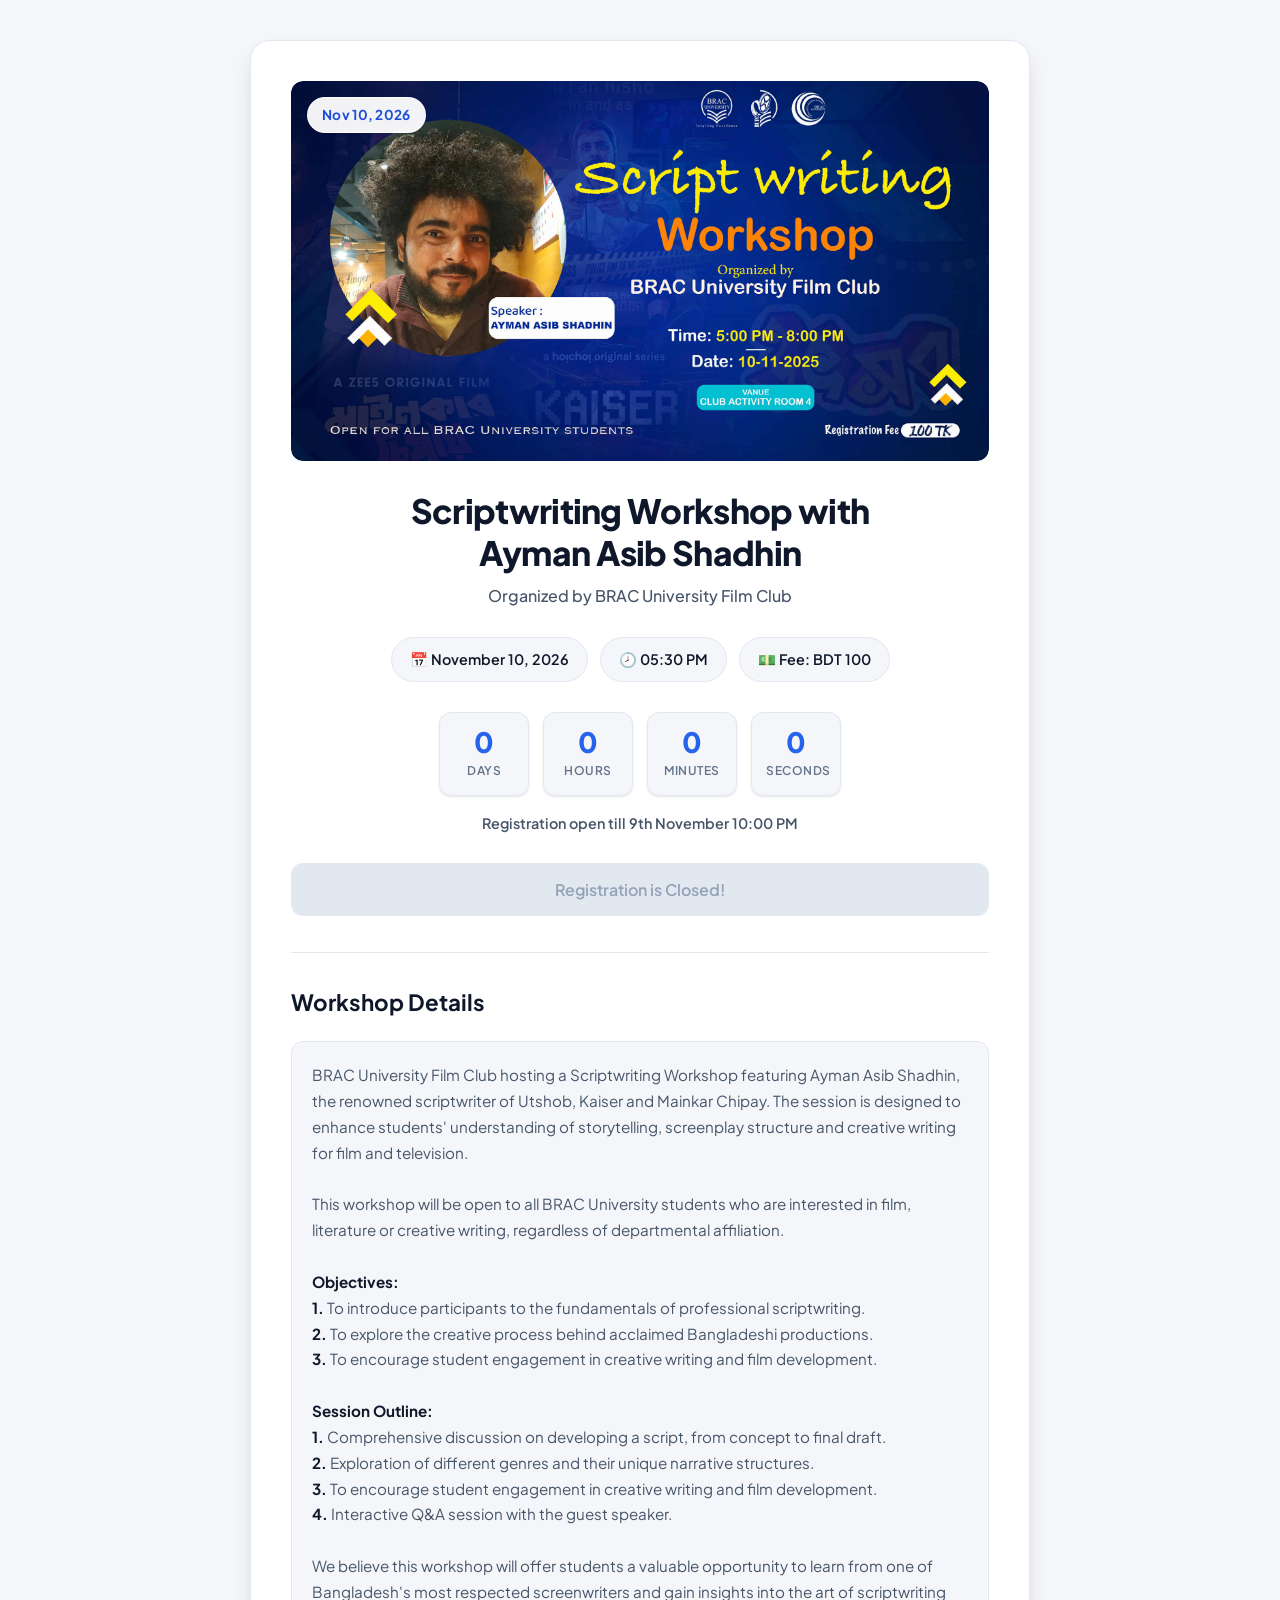
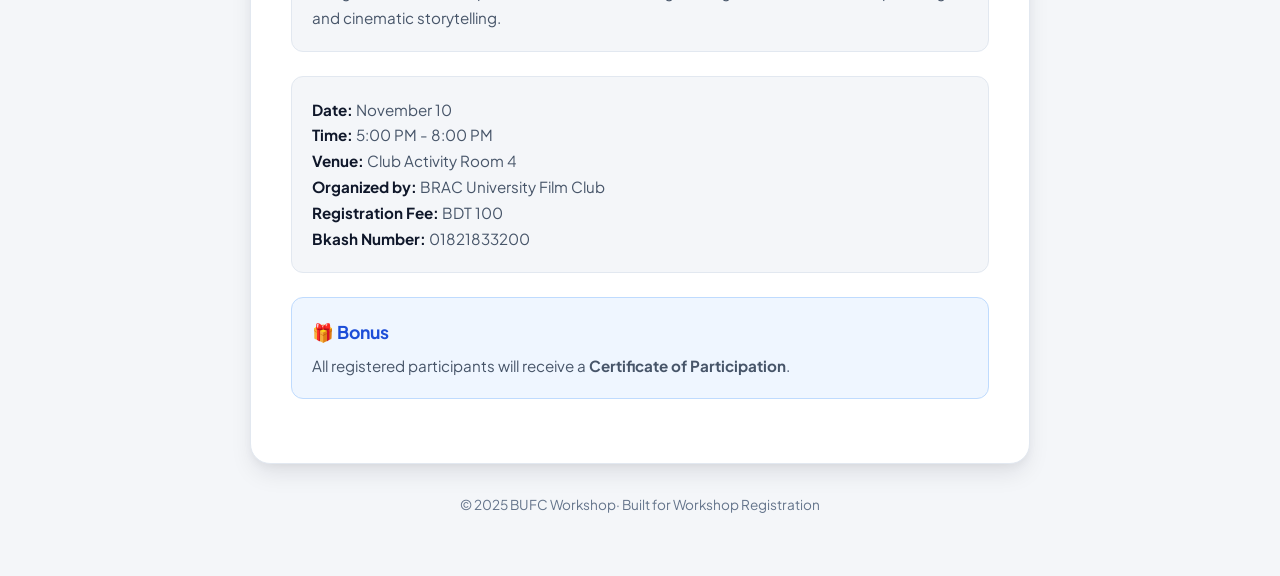
==== commit c83cdb34: "added auto reg btn close logic" ====
--- a/index.html
+++ b/index.html
@@ -33,11 +33,12 @@
     </div>
 
     <div id="countdown" class="countdown-grid"></div>
-    <h3 class="countdown-label">Registration open till 9th November 10:00 PM</h3>
+    <h3 id="countdownLabel" class="countdown-label"></h3>
 
-    <a href="register.html" class="btn-register">Register Now</a>
-    <!-- <a class="btn-closed">Registration is Closed!</a> -->
-
+    <div id="actionBtnArea">
+      <a href="register.html" id="regBtn" class="btn-register">Register Now</a>
+      <a id="closedBtn" class="btn-closed" style="display:none;">Registration is Closed!</a>
+    </div>
 
     <section class="workshop-details">
       <h2>Workshop Details</h2>
@@ -87,13 +88,6 @@
         </ul>
       </div>
 
-      <!-- <div class="event-extra-info">
-        <p>📅 <strong>Date & Time:</strong> November 10, 4:00 PM - 8:00 PM</p>
-        <p>📍 <strong>Venue:</strong> Club Activity Room 4</p>
-        <p>🎉 <strong>Organized by:</strong> BRAC University Film Club</p>
-        <p>🔗 <strong>Event Page:</strong> <a href="https://www.facebook.com/share/1D5hWdJ5ZP/" target="_blank">Facebook Event Link</a></p>
-      </div> -->
-
     </section>
   </div>
 
@@ -101,9 +95,17 @@
     <p>© 2025 BUFC Workshop· Built for Workshop Registration</p>
   </footer>
 
+  <script src="config.js"></script>
   <script>
-    const eventDate = new Date("November 10, 2025 17:00:00").getTime();
+    const eventDate = new Date(EVENT_CONFIG.registrationDeadline).getTime();
     const countdownEl = document.getElementById("countdown");
+    const countdownLabelEl = document.getElementById("countdownLabel");
+    const regBtn = document.getElementById("regBtn");
+    const closedBtn = document.getElementById("closedBtn");
+
+    if (countdownLabelEl) {
+      countdownLabelEl.textContent = EVENT_CONFIG.deadlineLabel;
+    }
 
     function updateCountdown() {
       const now = new Date().getTime();
@@ -116,9 +118,12 @@
           <div class="count-box"><span>0</span><small>Minutes</small></div>
           <div class="count-box"><span>0</span><small>Seconds</small></div>
         `;
+        if (regBtn && closedBtn) {
+          regBtn.style.display = "none";
+          closedBtn.style.display = "inline-block";
+        }
         return;
       }
-
 
       const days = Math.floor(diff / (1000 * 60 * 60 * 24));
       const hours = Math.floor((diff / (1000 * 60 * 60)) % 24);
@@ -131,6 +136,11 @@
         <div class="count-box"><span>${mins}</span><small>Minutes</small></div>
         <div class="count-box"><span>${secs}</span><small>Seconds</small></div>
       `;
+
+      if (regBtn && closedBtn) {
+        regBtn.style.display = "inline-block";
+        closedBtn.style.display = "none";
+      }
     }
 
     updateCountdown();
--- a/style.css
+++ b/style.css
@@ -44,6 +44,38 @@
     padding: 40px 20px;
 }
 
+/* NAV BAR */
+.nav-bar {
+    width: 100%;
+    max-width: 640px;
+    margin-bottom: 12px;
+    display: flex;
+    justify-content: flex-start;
+}
+
+.btn-back {
+    display: inline-flex;
+    align-items: center;
+    gap: 6px;
+    color: var(--text-muted);
+    text-decoration: none;
+    font-weight: 600;
+    font-size: 0.92rem;
+    padding: 8px 16px;
+    background: var(--bg-card);
+    border: 1px solid var(--border-color);
+    border-radius: var(--radius-sm);
+    box-shadow: var(--shadow-sm);
+    transition: all 0.2s ease;
+}
+
+.btn-back:hover {
+    color: var(--accent-hover);
+    border-color: var(--accent-border);
+    background: var(--accent-soft);
+    transform: translateX(-2px);
+}
+
 /* CONTAINER / CARD */
 .event-card,
 .form-container {
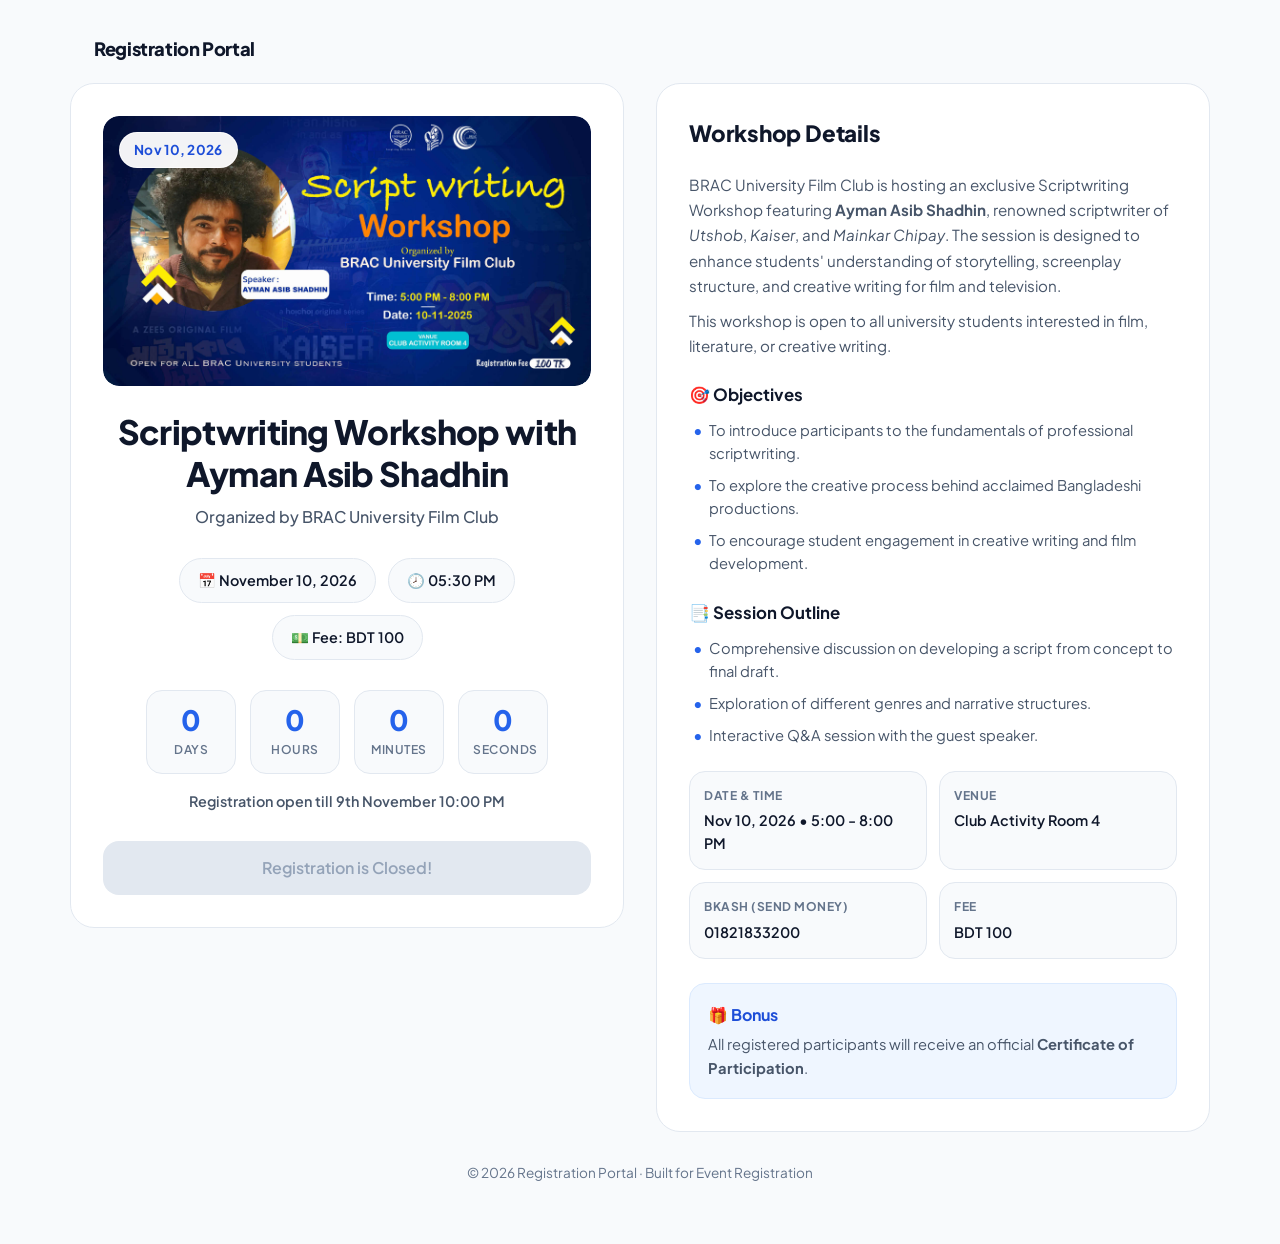
==== commit aa36d02d: "updated UI" ====
--- a/index.html
+++ b/index.html
@@ -5,94 +5,113 @@
   <meta charset="UTF-8" />
   <meta name="viewport" content="width=device-width, initial-scale=1.0" />
   <title>BUFC Workshop</title>
+  <link rel="icon" type="image/png" href="assets/favicon.png" />
   <link href="https://fonts.googleapis.com/css2?family=Plus+Jakarta+Sans:wght@400;500;600;700;800&display=swap"
     rel="stylesheet">
   <link rel="stylesheet" href="style.css" />
 </head>
 
 <body class="event-body">
-  <div class="event-card">
-    <div class="banner-section">
-      <div class="event-date">Nov 10, 2026</div>
-      <img src="assets/poster.jpg" alt="Workshop Banner" class="banner-img" />
+  <header class="app-header">
+    <div class="header-brand">
+      <span class="header-title">Registration Portal</span>
     </div>
+  </header>
 
-    <h1 class="event-title">Scriptwriting Workshop with<br>Ayman Asib Shadhin</h1>
-    <p class="event-subtitle">Organized by BRAC University Film Club</p>
+  <main class="main-layout">
+    <!-- Left Column: Hero Card & Action CTA -->
+    <div class="hero-column">
+      <div class="event-card hero-card">
+        <div class="banner-section">
+          <div class="event-date">Nov 10, 2026</div>
+          <img src="assets/poster.jpg" alt="Workshop Banner" class="banner-img" />
+        </div>
 
-    <div class="event-info">
-      <div class="info-item">
-        <span>📅 November 10, 2026</span>
-      </div>
-      <div class="info-item">
-        <span>🕗 05:30 PM</span>
-      </div>
-      <div class="info-item">
-        <span>💵 Fee: BDT 100</span>
+        <h1 class="event-title">Scriptwriting Workshop with<br>Ayman Asib Shadhin</h1>
+        <p class="event-subtitle">Organized by BRAC University Film Club</p>
+
+        <div class="event-info">
+          <div class="info-item"><span>📅 November 10, 2026</span></div>
+          <div class="info-item"><span>🕗 05:30 PM</span></div>
+          <div class="info-item"><span>💵 Fee: BDT 100</span></div>
+        </div>
+
+        <div id="countdown" class="countdown-grid"></div>
+        <h3 id="countdownLabel" class="countdown-label"></h3>
+
+        <div id="actionBtnArea">
+          <a href="register.html" id="regBtn" class="btn-register">Register Now</a>
+          <a id="closedBtn" class="btn-closed" style="display:none;">Registration is Closed!</a>
+        </div>
       </div>
     </div>
 
-    <div id="countdown" class="countdown-grid"></div>
-    <h3 id="countdownLabel" class="countdown-label"></h3>
+    <!-- Right Column: Workshop Details & Info -->
+    <div class="details-column">
+      <div class="event-card details-card">
+        <section class="workshop-details">
+          <h2>Workshop Details</h2>
 
-    <div id="actionBtnArea">
-      <a href="register.html" id="regBtn" class="btn-register">Register Now</a>
-      <a id="closedBtn" class="btn-closed" style="display:none;">Registration is Closed!</a>
+          <div class="detail-block">
+            <p class="description-text">
+              BRAC University Film Club is hosting an exclusive Scriptwriting Workshop featuring <strong>Ayman Asib
+                Shadhin</strong>, renowned scriptwriter of <em>Utshob</em>, <em>Kaiser</em>, and <em>Mainkar
+                Chipay</em>. The session is designed to enhance students' understanding of storytelling, screenplay
+              structure, and creative writing for film and television.
+            </p>
+            <p class="description-text">
+              This workshop is open to all university students interested in film, literature, or creative writing.
+            </p>
+          </div>
+
+          <div class="detail-block">
+            <h3>🎯 Objectives</h3>
+            <ul class="styled-list">
+              <li>To introduce participants to the fundamentals of professional scriptwriting.</li>
+              <li>To explore the creative process behind acclaimed Bangladeshi productions.</li>
+              <li>To encourage student engagement in creative writing and film development.</li>
+            </ul>
+          </div>
+
+          <div class="detail-block">
+            <h3>📑 Session Outline</h3>
+            <ul class="styled-list">
+              <li>Comprehensive discussion on developing a script from concept to final draft.</li>
+              <li>Exploration of different genres and narrative structures.</li>
+              <li>Interactive Q&A session with the guest speaker.</li>
+            </ul>
+          </div>
+
+          <div class="info-grid">
+            <div class="info-card-mini">
+              <span class="mini-label">Date & Time</span>
+              <span class="mini-val">Nov 10, 2026 • 5:00 - 8:00 PM</span>
+            </div>
+            <div class="info-card-mini">
+              <span class="mini-label">Venue</span>
+              <span class="mini-val">Club Activity Room 4</span>
+            </div>
+            <div class="info-card-mini">
+              <span class="mini-label">bKash (Send Money)</span>
+              <span class="mini-val">01821833200</span>
+            </div>
+            <div class="info-card-mini">
+              <span class="mini-label">Fee</span>
+              <span class="mini-val">BDT 100</span>
+            </div>
+          </div>
+
+          <div class="bonus-section">
+            <h3>🎁 Bonus</h3>
+            <p>All registered participants will receive an official <strong>Certificate of Participation</strong>.</p>
+          </div>
+        </section>
+      </div>
     </div>
-
-    <section class="workshop-details">
-      <h2>Workshop Details</h2>
-
-      <ul class="session-list">
-        <li>
-          BRAC University Film Club hosting a Scriptwriting Workshop featuring Ayman Asib Shadhin, the renowned
-          scriptwriter of Utshob, Kaiser and Mainkar Chipay. The session is designed to enhance students' understanding
-          of storytelling, screenplay structure and creative writing for film and television. <br><br>
-          This workshop will be open to all BRAC University students who are interested in film, literature or creative
-          writing, regardless of departmental affiliation. <br> <br>
-
-          <strong>Objectives:</strong> <br>
-          <strong>1. </strong>To introduce participants to the fundamentals of professional scriptwriting. <br>
-          <strong>2. </strong>To explore the creative process behind acclaimed Bangladeshi productions. <br>
-          <strong>3. </strong>To encourage student engagement in creative writing and film development. <br> <br>
-
-          <strong>Session Outline:</strong> <br>
-          <strong>1. </strong>Comprehensive discussion on developing a script, from concept to final draft. <br>
-          <strong>2. </strong>Exploration of different genres and their unique narrative structures. <br>
-          <strong>3. </strong>To encourage student engagement in creative writing and film development. <br>
-          <strong>4. </strong>Interactive Q&A session with the guest speaker. <br><br>
-
-          We believe this workshop will offer students a valuable opportunity to learn from one of Bangladesh's most
-          respected screenwriters and gain insights into the art of scriptwriting and cinematic storytelling.
-        </li>
-      </ul>
-
-      <ul class="session-list">
-        <li>
-          <strong>Date:</strong> November 10 <br>
-          <strong>Time:</strong> 5:00 PM - 8:00 PM <br>
-          <strong>Venue:</strong> Club Activity Room 4 <br>
-          <strong>Organized by:</strong> BRAC University Film Club <br>
-          <strong>Registration Fee:</strong> BDT 100 <br>
-          <strong>Bkash Number:</strong> 01821833200
-          <!-- <p>🔗 <strong>Event Page:</strong> <a href="https://www.facebook.com/share/1D5hWdJ5ZP/" target="_blank">Facebook Event Link</a></p> -->
-        </li>
-      </ul>
-
-
-      <div class="bonus-section">
-        <h3>🎁 Bonus</h3>
-        <ul>
-          <li>All registered participants will receive a <strong>Certificate of Participation</strong>.</li>
-          <!-- <li>Engage in fun, reflective group activities and meet like-minded peers.</li> -->
-        </ul>
-      </div>
-
-    </section>
-  </div>
+  </main>
 
   <footer>
-    <p>© 2025 BUFC Workshop· Built for Workshop Registration</p>
+    <p>© 2026 Registration Portal · Built for Event Registration</p>
   </footer>
 
   <script src="config.js"></script>
--- a/style.css
+++ b/style.css
@@ -1,24 +1,21 @@
 @import url('https://fonts.googleapis.com/css2?family=Plus+Jakarta+Sans:wght@400;500;600;700;800&display=swap');
 
 :root {
-    --bg-main: #f4f6f9;
+    --bg-main: #f8fafc;
     --bg-card: #ffffff;
-    --bg-card-hover: #fafbfc;
+    --bg-subtle: #f1f5f9;
     --accent: #2563eb;
     --accent-hover: #1d4ed8;
     --accent-soft: #eff6ff;
-    --accent-border: #bfdbfe;
+    --accent-border: #dbeafe;
     --text-main: #0f172a;
     --text-muted: #475569;
     --text-light: #64748b;
     --border-color: #e2e8f0;
     --border-focus: #3b82f6;
-    --shadow-sm: 0 1px 3px rgba(15, 23, 42, 0.06), 0 1px 2px rgba(15, 23, 42, 0.04);
-    --shadow-md: 0 4px 12px -2px rgba(15, 23, 42, 0.08), 0 2px 6px -1px rgba(15, 23, 42, 0.04);
-    --shadow-lg: 0 12px 24px -4px rgba(15, 23, 42, 0.1), 0 4px 10px -2px rgba(15, 23, 42, 0.05);
-    --radius-sm: 8px;
-    --radius-md: 12px;
-    --radius-lg: 20px;
+    --radius-sm: 10px;
+    --radius-md: 16px;
+    --radius-lg: 24px;
 }
 
 * {
@@ -39,76 +36,107 @@
     -webkit-font-smoothing: antialiased;
 }
 
-body.event-body,
+/* APP HEADER */
+.app-header {
+    width: 100%;
+    max-width: 1140px;
+    padding: 24px 24px 8px 24px;
+    display: flex;
+    align-items: center;
+    justify-content: flex-start;
+}
+
+.header-brand {
+    display: flex;
+    align-items: center;
+    gap: 10px;
+}
+
+.header-logo {
+    width: 28px;
+    height: 28px;
+    object-fit: contain;
+}
+
+.header-title {
+    font-weight: 800;
+    font-size: 1.15rem;
+    color: var(--text-main);
+    letter-spacing: -0.02em;
+}
+
+body.event-body {
+    padding: 10px 24px 40px 24px;
+}
+
 body.form-body {
-    padding: 40px 20px;
-}
-
-/* NAV BAR */
-.nav-bar {
-    width: 100%;
-    max-width: 640px;
-    margin-bottom: 12px;
-    display: flex;
-    justify-content: flex-start;
-}
-
-.btn-back {
-    display: inline-flex;
-    align-items: center;
-    gap: 6px;
-    color: var(--text-muted);
-    text-decoration: none;
-    font-weight: 600;
-    font-size: 0.92rem;
-    padding: 8px 16px;
-    background: var(--bg-card);
-    border: 1px solid var(--border-color);
-    border-radius: var(--radius-sm);
-    box-shadow: var(--shadow-sm);
-    transition: all 0.2s ease;
-}
-
-.btn-back:hover {
-    color: var(--accent-hover);
-    border-color: var(--accent-border);
-    background: var(--accent-soft);
-    transform: translateX(-2px);
-}
-
-/* CONTAINER / CARD */
+    padding: 24px 20px;
+}
+
+/* MAIN LAYOUT (2-COLUMN GRID) */
+.main-layout {
+    display: grid;
+    grid-template-columns: 1fr 1fr;
+    gap: 32px;
+    width: 100%;
+    max-width: 1140px;
+    margin-top: 12px;
+    align-items: start;
+}
+
+.hero-column,
+.details-column {
+    display: flex;
+    flex-direction: column;
+    width: 100%;
+}
+
+/* CONTAINER / CARD - Clean, borderless / subtle border design */
 .event-card,
 .form-container {
     background: var(--bg-card);
     border: 1px solid var(--border-color);
     border-radius: var(--radius-lg);
-    box-shadow: var(--shadow-lg);
-    padding: 40px;
-    width: 100%;
-    max-width: 780px;
-    transition: transform 0.2s ease, box-shadow 0.2s ease;
+    box-shadow: none;
+    padding: 32px;
+    width: 100%;
+    transition: border-color 0.2s ease;
+}
+
+.event-card:hover {
+    border-color: #cbd5e1;
+}
+
+.hero-card {
+    position: sticky;
+    top: 20px;
+}
+
+.details-card {
+    padding: 32px;
 }
 
 .form-container {
-    max-width: 640px;
+    max-width: 620px;
     margin: 20px 0;
+    border: 1px solid var(--border-color);
+    box-shadow: none;
 }
 
 /* BANNER SECTION */
 .banner-section {
     position: relative;
-    margin-bottom: 28px;
+    margin-bottom: 24px;
     border-radius: var(--radius-md);
     overflow: hidden;
 }
 
 .banner-img {
     width: 100%;
-    height: 380px;
+    height: 270px;
     object-fit: cover;
     display: block;
     border-radius: var(--radius-md);
-    box-shadow: var(--shadow-sm);
 }
 
 .event-date {
@@ -193,7 +221,7 @@
     padding: 14px;
     width: 90px;
     text-align: center;
-    box-shadow: var(--shadow-sm);
+    box-shadow: none;
 }
 
 .count-box span {
@@ -237,14 +265,14 @@
     border: none;
     cursor: pointer;
     text-align: center;
-    transition: background 0.2s ease, transform 0.15s ease, box-shadow 0.2s ease;
-    box-shadow: 0 4px 12px rgba(37, 99, 235, 0.2);
+    transition: background 0.2s ease, transform 0.15s ease;
+    box-shadow: none;
 }
 
 .btn-register:hover,
 .btn-primary:hover {
     background: var(--accent-hover);
-    box-shadow: 0 6px 16px rgba(37, 99, 235, 0.3);
+    box-shadow: none;
     transform: translateY(-1px);
 }
 
@@ -270,37 +298,86 @@
 
 /* DETAILS & CONTENT SECTIONS */
 .workshop-details {
-    border-top: 1px solid var(--border-color);
-    margin-top: 36px;
-    padding-top: 32px;
     text-align: left;
 }
 
 .workshop-details h2 {
     color: var(--text-main);
     font-size: 1.4rem;
+    font-weight: 800;
+    margin-bottom: 20px;
+    letter-spacing: -0.01em;
+}
+
+.detail-block {
+    margin-bottom: 24px;
+}
+
+.detail-block h3 {
+    font-size: 1.05rem;
     font-weight: 700;
-    margin-bottom: 20px;
-}
-
-.session-list {
+    color: var(--text-main);
+    margin-bottom: 10px;
+}
+
+.description-text {
+    color: var(--text-muted);
+    font-size: 0.95rem;
+    line-height: 1.65;
+    margin-bottom: 10px;
+}
+
+.styled-list {
     list-style: none;
     padding: 0;
-    margin-bottom: 24px;
-}
-
-.session-list li {
+}
+
+.styled-list li {
+    position: relative;
+    padding-left: 20px;
+    color: var(--text-muted);
+    font-size: 0.92rem;
+    margin-bottom: 8px;
+    line-height: 1.6;
+}
+
+.styled-list li::before {
+    content: "•";
+    position: absolute;
+    left: 4px;
+    color: var(--accent);
+    font-weight: bold;
+}
+
+/* MINI INFO GRID */
+.info-grid {
+    display: grid;
+    grid-template-columns: repeat(2, 1fr);
+    gap: 12px;
+    margin: 24px 0;
+}
+
+.info-card-mini {
     background: var(--bg-main);
     border: 1px solid var(--border-color);
     border-radius: var(--radius-md);
-    padding: 20px;
-    margin-bottom: 16px;
-    color: var(--text-muted);
-    font-size: 0.95rem;
-    line-height: 1.7;
-}
-
-.session-list strong {
+    padding: 14px;
+    display: flex;
+    flex-direction: column;
+}
+
+.mini-label {
+    font-size: 0.75rem;
+    font-weight: 700;
+    color: var(--text-light);
+    text-transform: uppercase;
+    letter-spacing: 0.5px;
+    margin-bottom: 4px;
+}
+
+.mini-val {
+    font-size: 0.9rem;
+    font-weight: 600;
     color: var(--text-main);
 }
 
@@ -308,26 +385,21 @@
     background: var(--accent-soft);
     border: 1px solid var(--accent-border);
     border-radius: var(--radius-md);
-    padding: 20px;
-    margin-bottom: 24px;
+    padding: 18px;
+    margin-top: 16px;
     text-align: left;
 }
 
 .bonus-section h3 {
     color: var(--accent-hover);
-    font-size: 1.1rem;
+    font-size: 1rem;
     font-weight: 700;
-    margin-bottom: 8px;
-}
-
-.bonus-section ul {
-    list-style: none;
-    padding: 0;
-}
-
-.bonus-section li {
-    color: var(--text-muted);
-    font-size: 0.95rem;
+    margin-bottom: 6px;
+}
+
+.bonus-section p {
+    color: var(--text-muted);
+    font-size: 0.92rem;
 }
 
 /* FORM ELEMENTS */
@@ -444,20 +516,36 @@
 }
 
 /* RESPONSIVE */
+@media (max-width: 900px) {
+    .main-layout {
+        grid-template-columns: 1fr;
+        gap: 20px;
+    }
+
+    .hero-card {
+        position: static;
+    }
+
+    .info-grid {
+        grid-template-columns: 1fr;
+    }
+}
+
 @media (max-width: 600px) {
 
     .event-card,
+    .details-card,
     .form-container {
-        padding: 24px 18px;
+        padding: 20px 16px;
     }
 
     .banner-img {
-        height: 220px;
+        height: 200px;
     }
 
     .event-title,
     .form-container .title {
-        font-size: 1.6rem;
+        font-size: 1.5rem;
     }
 
     .count-box {
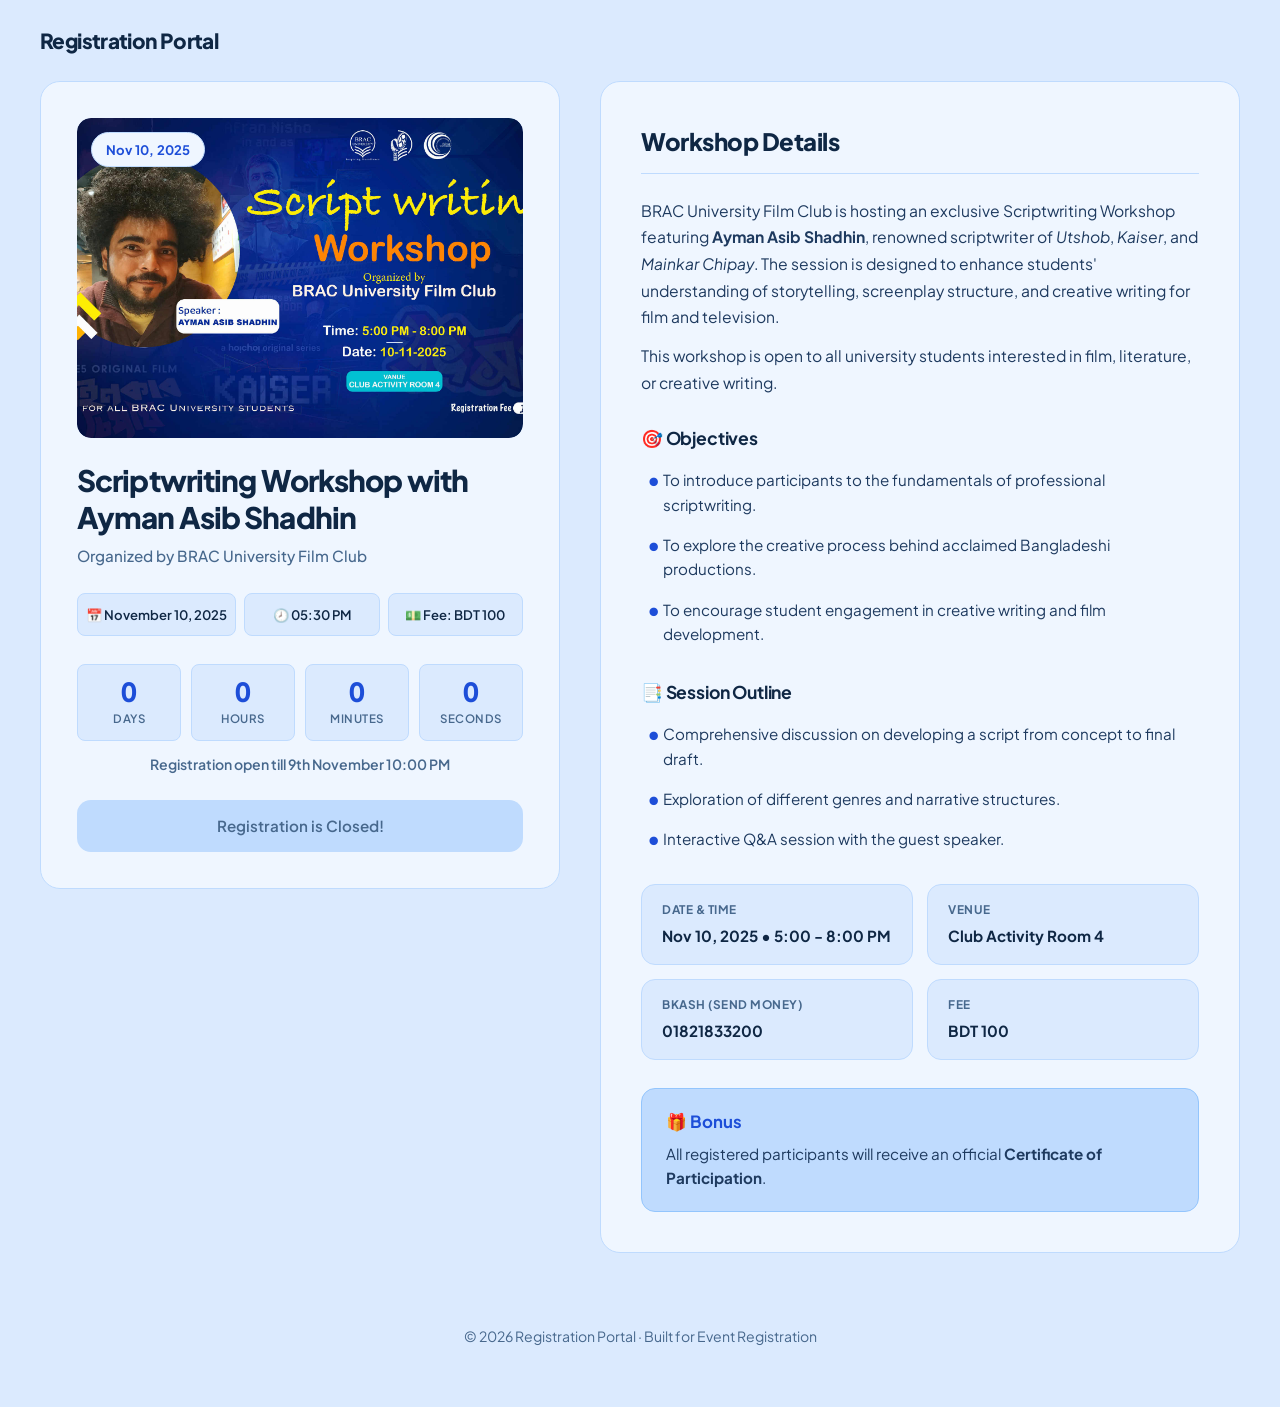
==== commit be71456a: "updated form design" ====
--- a/index.html
+++ b/index.html
@@ -4,7 +4,7 @@
 <head>
   <meta charset="UTF-8" />
   <meta name="viewport" content="width=device-width, initial-scale=1.0" />
-  <title>BUFC Workshop</title>
+  <title>Registration Portal</title>
   <link rel="icon" type="image/png" href="assets/favicon.png" />
   <link href="https://fonts.googleapis.com/css2?family=Plus+Jakarta+Sans:wght@400;500;600;700;800&display=swap"
     rel="stylesheet">
@@ -23,7 +23,7 @@
     <div class="hero-column">
       <div class="event-card hero-card">
         <div class="banner-section">
-          <div class="event-date">Nov 10, 2026</div>
+          <div class="event-date">Nov 10, 2025</div>
           <img src="assets/poster.jpg" alt="Workshop Banner" class="banner-img" />
         </div>
 
@@ -31,7 +31,7 @@
         <p class="event-subtitle">Organized by BRAC University Film Club</p>
 
         <div class="event-info">
-          <div class="info-item"><span>📅 November 10, 2026</span></div>
+          <div class="info-item"><span>📅 November 10, 2025</span></div>
           <div class="info-item"><span>🕗 05:30 PM</span></div>
           <div class="info-item"><span>💵 Fee: BDT 100</span></div>
         </div>
@@ -85,7 +85,7 @@
           <div class="info-grid">
             <div class="info-card-mini">
               <span class="mini-label">Date & Time</span>
-              <span class="mini-val">Nov 10, 2026 • 5:00 - 8:00 PM</span>
+              <span class="mini-val">Nov 10, 2025 • 5:00 - 8:00 PM</span>
             </div>
             <div class="info-card-mini">
               <span class="mini-label">Venue</span>
--- a/style.css
+++ b/style.css
@@ -1,563 +1,891 @@
-@import url('https://fonts.googleapis.com/css2?family=Plus+Jakarta+Sans:wght@400;500;600;700;800&display=swap');
-
-:root {
-    --bg-main: #f8fafc;
-    --bg-card: #ffffff;
-    --bg-subtle: #f1f5f9;
-    --accent: #2563eb;
-    --accent-hover: #1d4ed8;
-    --accent-soft: #eff6ff;
-    --accent-border: #dbeafe;
-    --text-main: #0f172a;
-    --text-muted: #475569;
-    --text-light: #64748b;
-    --border-color: #e2e8f0;
-    --border-focus: #3b82f6;
-    --radius-sm: 10px;
-    --radius-md: 16px;
-    --radius-lg: 24px;
-}
-
-* {
-    margin: 0;
-    padding: 0;
-    box-sizing: border-box;
-    font-family: 'Plus Jakarta Sans', -apple-system, BlinkMacSystemFont, "Segoe UI", Roboto, sans-serif;
-}
-
-body {
-    background-color: var(--bg-main);
-    color: var(--text-main);
-    display: flex;
-    flex-direction: column;
-    align-items: center;
-    min-height: 100vh;
-    line-height: 1.6;
-    -webkit-font-smoothing: antialiased;
-}
-
-/* APP HEADER */
-.app-header {
-    width: 100%;
-    max-width: 1140px;
-    padding: 24px 24px 8px 24px;
-    display: flex;
-    align-items: center;
-    justify-content: flex-start;
-}
-
-.header-brand {
-    display: flex;
-    align-items: center;
-    gap: 10px;
-}
-
-.header-logo {
-    width: 28px;
-    height: 28px;
-    object-fit: contain;
-}
-
-.header-title {
-    font-weight: 800;
-    font-size: 1.15rem;
-    color: var(--text-main);
-    letter-spacing: -0.02em;
-}
-
-body.event-body {
-    padding: 10px 24px 40px 24px;
-}
-
-body.form-body {
-    padding: 24px 20px;
-}
-
-/* MAIN LAYOUT (2-COLUMN GRID) */
-.main-layout {
-    display: grid;
-    grid-template-columns: 1fr 1fr;
-    gap: 32px;
-    width: 100%;
-    max-width: 1140px;
-    margin-top: 12px;
-    align-items: start;
-}
-
-.hero-column,
-.details-column {
-    display: flex;
-    flex-direction: column;
-    width: 100%;
-}
-
-/* CONTAINER / CARD - Clean, borderless / subtle border design */
-.event-card,
-.form-container {
-    background: var(--bg-card);
-    border: 1px solid var(--border-color);
-    border-radius: var(--radius-lg);
-    box-shadow: none;
-    padding: 32px;
-    width: 100%;
-    transition: border-color 0.2s ease;
-}
-
-.event-card:hover {
-    border-color: #cbd5e1;
-}
-
-.hero-card {
-    position: sticky;
-    top: 20px;
-}
-
-.details-card {
-    padding: 32px;
-}
-
-.form-container {
-    max-width: 620px;
-    margin: 20px 0;
-    border: 1px solid var(--border-color);
-    box-shadow: none;
-}
-
-/* BANNER SECTION */
-.banner-section {
-    position: relative;
-    margin-bottom: 24px;
-    border-radius: var(--radius-md);
-    overflow: hidden;
-}
-
-.banner-img {
-    width: 100%;
-    height: 270px;
-    object-fit: cover;
-    display: block;
-    border-radius: var(--radius-md);
-}
-
-.event-date {
-    position: absolute;
-    top: 16px;
-    left: 16px;
-    background: rgba(255, 255, 255, 0.95);
-    backdrop-filter: blur(8px);
-    color: var(--accent-hover);
-    font-size: 0.85rem;
-    font-weight: 700;
-    padding: 6px 14px;
-    border-radius: 20px;
-    border: 1px solid rgba(255, 255, 255, 0.8);
-    box-shadow: var(--shadow-sm);
-    letter-spacing: 0.3px;
-}
-
-/* TITLES & HEADINGS */
-.event-title,
-.form-container .title {
-    color: var(--text-main);
-    font-size: 2.1rem;
-    font-weight: 800;
-    letter-spacing: -0.02em;
-    line-height: 1.25;
-    margin-bottom: 10px;
-    text-align: center;
-}
-
-.event-subtitle,
-.form-container .subtitle {
-    color: var(--text-muted);
-    font-size: 1rem;
-    font-weight: 500;
-    margin-bottom: 28px;
-    text-align: center;
-}
-
-/* EVENT INFO CHIPS */
-.event-info {
-    display: flex;
-    justify-content: center;
-    flex-wrap: wrap;
-    gap: 12px;
-    margin-bottom: 30px;
-}
-
-.info-item {
-    background: var(--bg-main);
-    color: var(--text-main);
-    border: 1px solid var(--border-color);
-    padding: 10px 18px;
-    border-radius: 30px;
-    font-size: 0.9rem;
-    font-weight: 600;
-    display: flex;
-    align-items: center;
-    gap: 6px;
-    transition: all 0.2s ease;
-}
-
-.info-item:hover {
-    border-color: var(--accent-border);
-    background: var(--accent-soft);
-    color: var(--accent-hover);
-    transform: translateY(-1px);
-}
-
-/* COUNTDOWN TIMER */
-.countdown-grid {
-    display: flex;
-    justify-content: center;
-    gap: 14px;
-    margin-bottom: 16px;
-}
-
-.count-box {
-    background: var(--bg-main);
-    border: 1px solid var(--border-color);
-    border-radius: var(--radius-md);
-    padding: 14px;
-    width: 90px;
-    text-align: center;
-    box-shadow: none;
-}
-
-.count-box span {
-    display: block;
-    font-size: 1.75rem;
-    font-weight: 800;
-    color: var(--accent);
-    line-height: 1.1;
-}
-
-.count-box small {
-    display: block;
-    font-size: 0.75rem;
-    font-weight: 600;
-    color: var(--text-light);
-    text-transform: uppercase;
-    letter-spacing: 0.5px;
-    margin-top: 4px;
-}
-
-.countdown-label {
-    font-size: 0.9rem;
-    color: var(--text-muted);
-    margin-bottom: 28px;
-    font-weight: 600;
-    text-align: center;
-}
-
-/* BUTTONS */
-.btn-register,
-.btn-primary {
-    display: inline-block;
-    width: 100%;
-    background: var(--accent);
-    color: #ffffff;
-    text-decoration: none;
-    font-size: 1rem;
-    font-weight: 700;
-    padding: 14px 28px;
-    border-radius: var(--radius-md);
-    border: none;
-    cursor: pointer;
-    text-align: center;
-    transition: background 0.2s ease, transform 0.15s ease;
-    box-shadow: none;
-}
-
-.btn-register:hover,
-.btn-primary:hover {
-    background: var(--accent-hover);
-    box-shadow: none;
-    transform: translateY(-1px);
-}
-
-.btn-register:active,
-.btn-primary:active {
-    transform: translateY(0);
-}
-
-.btn-closed {
-    display: inline-block;
-    width: 100%;
-    background: #e2e8f0;
-    color: #94a3b8;
-    text-decoration: none;
-    font-weight: 600;
-    font-size: 1rem;
-    padding: 14px 28px;
-    border-radius: var(--radius-md);
-    cursor: not-allowed;
-    text-align: center;
-    pointer-events: none;
-}
-
-/* DETAILS & CONTENT SECTIONS */
-.workshop-details {
-    text-align: left;
-}
-
-.workshop-details h2 {
-    color: var(--text-main);
-    font-size: 1.4rem;
-    font-weight: 800;
-    margin-bottom: 20px;
-    letter-spacing: -0.01em;
-}
-
-.detail-block {
-    margin-bottom: 24px;
-}
-
-.detail-block h3 {
-    font-size: 1.05rem;
-    font-weight: 700;
-    color: var(--text-main);
-    margin-bottom: 10px;
-}
-
-.description-text {
-    color: var(--text-muted);
-    font-size: 0.95rem;
-    line-height: 1.65;
-    margin-bottom: 10px;
-}
-
-.styled-list {
-    list-style: none;
-    padding: 0;
-}
-
-.styled-list li {
-    position: relative;
-    padding-left: 20px;
-    color: var(--text-muted);
-    font-size: 0.92rem;
-    margin-bottom: 8px;
-    line-height: 1.6;
-}
-
-.styled-list li::before {
-    content: "•";
-    position: absolute;
-    left: 4px;
-    color: var(--accent);
-    font-weight: bold;
-}
-
-/* MINI INFO GRID */
-.info-grid {
-    display: grid;
-    grid-template-columns: repeat(2, 1fr);
-    gap: 12px;
-    margin: 24px 0;
-}
-
-.info-card-mini {
-    background: var(--bg-main);
-    border: 1px solid var(--border-color);
-    border-radius: var(--radius-md);
-    padding: 14px;
-    display: flex;
-    flex-direction: column;
-}
-
-.mini-label {
-    font-size: 0.75rem;
-    font-weight: 700;
-    color: var(--text-light);
-    text-transform: uppercase;
-    letter-spacing: 0.5px;
-    margin-bottom: 4px;
-}
-
-.mini-val {
-    font-size: 0.9rem;
-    font-weight: 600;
-    color: var(--text-main);
-}
-
-.bonus-section {
-    background: var(--accent-soft);
-    border: 1px solid var(--accent-border);
-    border-radius: var(--radius-md);
-    padding: 18px;
-    margin-top: 16px;
-    text-align: left;
-}
-
-.bonus-section h3 {
-    color: var(--accent-hover);
-    font-size: 1rem;
-    font-weight: 700;
-    margin-bottom: 6px;
-}
-
-.bonus-section p {
-    color: var(--text-muted);
-    font-size: 0.92rem;
-}
-
-/* FORM ELEMENTS */
-form label {
-    display: block;
-    margin-top: 16px;
-    margin-bottom: 6px;
-    color: var(--text-main);
-    font-weight: 600;
-    font-size: 0.92rem;
-}
-
-form input[type="text"],
-form input[type="email"],
-textarea {
-    width: 100%;
-    padding: 12px 14px;
-    background: var(--bg-card);
-    border: 1.5px solid var(--border-color);
-    border-radius: var(--radius-sm);
-    font-size: 0.95rem;
-    color: var(--text-main);
-    transition: border-color 0.2s ease, box-shadow 0.2s ease;
-}
-
-form input[type="text"]:focus,
-form input[type="email"]:focus,
-textarea:focus {
-    border-color: var(--border-focus);
-    box-shadow: 0 0 0 3px rgba(59, 130, 246, 0.15);
-    outline: none;
-}
-
-.radio-group {
-    display: grid;
-    grid-template-columns: repeat(2, 1fr);
-    gap: 10px;
-    margin-top: 8px;
-    margin-bottom: 20px;
-}
-
-.radio-group label {
-    margin: 0;
-    font-weight: 600;
-    text-align: center;
-    color: var(--text-muted);
-    background: var(--bg-main);
-    border: 1px solid var(--border-color);
-    padding: 10px;
-    border-radius: var(--radius-sm);
-    cursor: pointer;
-    transition: all 0.2s ease;
-}
-
-.radio-group label:hover {
-    border-color: var(--accent-border);
-    background: var(--accent-soft);
-    color: var(--accent-hover);
-}
-
-.radio-group input[type="radio"] {
-    margin-right: 8px;
-    accent-color: var(--accent);
-}
-
-.note {
-    text-align: center;
-    color: var(--text-light);
-    font-size: 0.88rem;
-    margin-top: 14px;
-    font-weight: 500;
-}
-
-/* TICKET DESIGN */
-.ticket {
-    background: linear-gradient(135deg, #ffffff, #f8fafc);
-    border: 2px dashed var(--accent-border);
-    border-radius: var(--radius-md);
-    padding: 24px;
-    margin: 24px 0;
-    text-align: left;
-    box-shadow: var(--shadow-sm);
-    position: relative;
-}
-
-.ticket h3 {
-    color: var(--accent-hover);
-    font-size: 1.2rem;
-    font-weight: 700;
-    margin-bottom: 16px;
-    padding-bottom: 10px;
-    border-bottom: 1px solid var(--border-color);
-}
-
-.ticket p {
-    color: var(--text-muted);
-    font-size: 0.95rem;
-    margin-bottom: 8px;
-}
-
-.ticket p strong {
-    color: var(--text-main);
-    display: inline-block;
-    width: 90px;
-}
-
-/* FOOTER */
-footer {
-    text-align: center;
-    color: var(--text-light);
-    font-size: 0.85rem;
-    margin-top: 30px;
-    padding-bottom: 20px;
-}
-
-/* RESPONSIVE */
-@media (max-width: 900px) {
-    .main-layout {
-        grid-template-columns: 1fr;
-        gap: 20px;
-    }
-
-    .hero-card {
-        position: static;
-    }
-
-    .info-grid {
-        grid-template-columns: 1fr;
-    }
-}
-
-@media (max-width: 600px) {
-
-    .event-card,
-    .details-card,
-    .form-container {
-        padding: 20px 16px;
-    }
-
-    .banner-img {
-        height: 200px;
-    }
-
-    .event-title,
-    .form-container .title {
-        font-size: 1.5rem;
-    }
-
-    .count-box {
-        width: 70px;
-        padding: 10px 6px;
-    }
-
-    .count-box span {
-        font-size: 1.35rem;
-    }
-
-    .ticket p strong {
-        width: 80px;
-    }
-}+@import url('https://fonts.googleapis.com/css2?family=Plus+Jakarta+Sans:wght@300;400;500;600;700;800&display=swap');
+
+:root {
+    --bg-page: #dbeafe;
+    --bg-surface: #eff6ff;
+    --bg-surface-subtle: #dbeafe;
+    --bg-surface-hover: #bfdbfe;
+    --text-primary: #0f2744;
+    --text-secondary: #1e3a5f;
+    --text-muted: #47688d;
+    --placeholder-color: #8da4be;
+    --primary: #1d4ed8;
+    --primary-hover: #1e40af;
+    --primary-light: #bfdbfe;
+    --primary-border: #93c5fd;
+    --border: #bfdbfe;
+    --border-light: #cbd5e1;
+    --border-hover: #60a5fa;
+    --radius-sm: 8px;
+    --radius-md: 14px;
+    --radius-lg: 20px;
+    --font-sans: 'Plus Jakarta Sans', -apple-system, BlinkMacSystemFont, "Segoe UI", Roboto, sans-serif;
+}
+
+* {
+    margin: 0;
+    padding: 0;
+    box-sizing: border-box;
+    font-family: var(--font-sans);
+}
+
+body {
+    background-color: var(--bg-page);
+    color: var(--text-primary);
+    min-height: 100vh;
+    display: flex;
+    flex-direction: column;
+    align-items: center;
+    line-height: 1.6;
+    -webkit-font-smoothing: antialiased;
+}
+
+/* =========================================================
+   HEADER & NAVIGATION
+========================================================= */
+.app-header {
+    width: 100%;
+    max-width: 1560px;
+    padding: 24px 40px 12px 40px;
+    display: flex;
+    align-items: center;
+    justify-content: space-between;
+}
+
+.header-brand {
+    display: flex;
+    align-items: center;
+    gap: 12px;
+}
+
+.header-title {
+    font-weight: 800;
+    font-size: 1.3rem;
+    color: var(--text-primary);
+    letter-spacing: -0.03em;
+}
+
+.nav-bar {
+    width: 100%;
+    max-width: 1560px;
+    padding: 20px 40px 8px 40px;
+    display: flex;
+    justify-content: flex-start;
+}
+
+.btn-back {
+    display: inline-flex;
+    align-items: center;
+    gap: 8px;
+    color: var(--text-secondary);
+    text-decoration: none;
+    font-weight: 600;
+    font-size: 0.92rem;
+    padding: 8px 18px;
+    background: var(--bg-surface);
+    border: 1px solid var(--border);
+    border-radius: 9999px;
+    transition: all 0.2s ease;
+}
+
+.btn-back:hover {
+    color: var(--primary);
+    border-color: var(--primary-border);
+    background: var(--primary-light);
+    transform: translateX(-3px);
+}
+
+/* =========================================================
+   PAGE LAYOUTS (WIDE & SPACIOUS)
+========================================================= */
+body.event-body {
+    padding: 0 0 40px 0;
+    width: 100%;
+}
+
+body.form-body {
+    padding: 0 0 50px 0;
+    width: 100%;
+    display: flex;
+    flex-direction: column;
+    align-items: center;
+}
+
+.main-layout {
+    display: grid;
+    grid-template-columns: 520px 1fr;
+    gap: 40px;
+    width: 100%;
+    max-width: 1560px;
+    padding: 12px 40px;
+    align-items: start;
+}
+
+.hero-column {
+    display: flex;
+    flex-direction: column;
+}
+
+.details-column {
+    display: flex;
+    flex-direction: column;
+}
+
+/* =========================================================
+   CONTAINERS & CARDS
+========================================================= */
+.event-card {
+    background: var(--bg-surface);
+    border: 1px solid var(--border);
+    border-radius: var(--radius-lg);
+    padding: 36px;
+    width: 100%;
+    transition: border-color 0.25s ease, transform 0.25s ease;
+}
+
+.event-card:hover {
+    border-color: var(--border-hover);
+}
+
+.hero-card {
+    position: sticky;
+    top: 24px;
+}
+
+.details-card {
+    padding: 40px;
+}
+
+.form-container {
+    background: var(--bg-surface);
+    border: 1px solid var(--border);
+    border-radius: var(--radius-lg);
+    padding: 40px 52px;
+    width: 100%;
+    max-width: 1080px;
+    margin: 12px 0 30px 0;
+    transition: border-color 0.25s ease;
+}
+
+.form-container:hover {
+    border-color: var(--border-hover);
+}
+
+/* =========================================================
+   HERO / BANNER ELEMENTS
+========================================================= */
+.banner-section {
+    position: relative;
+    margin-bottom: 24px;
+    border-radius: var(--radius-md);
+    overflow: hidden;
+    background: var(--bg-surface-subtle);
+}
+
+.banner-img {
+    width: 100%;
+    height: 320px;
+    object-fit: cover;
+    display: block;
+    border-radius: var(--radius-md);
+    transition: transform 0.4s cubic-bezier(0.16, 1, 0.3, 1);
+}
+
+.banner-section:hover .banner-img {
+    transform: scale(1.03);
+}
+
+.event-date {
+    position: absolute;
+    top: 14px;
+    left: 14px;
+    background: var(--bg-surface);
+    color: var(--primary);
+    font-size: 0.82rem;
+    font-weight: 700;
+    padding: 6px 14px;
+    border-radius: 9999px;
+    border: 1px solid var(--border);
+    letter-spacing: 0.2px;
+    transition: all 0.2s ease;
+    z-index: 2;
+}
+
+.banner-section:hover .event-date {
+    border-color: var(--primary-border);
+    transform: translateY(-1px);
+}
+
+.event-title {
+    color: var(--text-primary);
+    font-size: 1.85rem;
+    font-weight: 800;
+    letter-spacing: -0.03em;
+    line-height: 1.25;
+    margin-bottom: 8px;
+    text-align: left;
+}
+
+.event-subtitle {
+    color: var(--text-muted);
+    font-size: 0.95rem;
+    font-weight: 500;
+    margin-bottom: 24px;
+    text-align: left;
+}
+
+.form-container .title {
+    color: var(--text-primary);
+    font-size: 1.9rem;
+    font-weight: 800;
+    letter-spacing: -0.03em;
+    margin-bottom: 8px;
+    text-align: center;
+}
+
+.form-container .subtitle {
+    color: var(--text-muted);
+    font-size: 0.95rem;
+    font-weight: 500;
+    margin-bottom: 32px;
+    text-align: center;
+}
+
+/* =========================================================
+   EVENT CHIPS & COUNTDOWN (SINGLE ROW GRID)
+========================================================= */
+.event-info {
+    display: grid;
+    grid-template-columns: repeat(3, 1fr);
+    gap: 8px;
+    margin-bottom: 28px;
+    width: 100%;
+}
+
+.info-item {
+    background: var(--bg-surface-subtle);
+    color: var(--text-primary);
+    border: 1px solid var(--border);
+    padding: 10px 8px;
+    border-radius: var(--radius-sm);
+    font-size: 0.82rem;
+    font-weight: 600;
+    display: flex;
+    justify-content: center;
+    align-items: center;
+    text-align: center;
+    white-space: nowrap;
+    transition: all 0.2s ease;
+}
+
+.info-item span {
+    overflow: hidden;
+    text-overflow: ellipsis;
+}
+
+.info-item:hover {
+    border-color: var(--primary);
+    background: var(--primary-light);
+    color: var(--primary-hover);
+    transform: translateY(-2px);
+}
+
+.countdown-grid {
+    display: grid;
+    grid-template-columns: repeat(4, 1fr);
+    gap: 10px;
+    margin-bottom: 12px;
+}
+
+.count-box {
+    background: var(--bg-surface-subtle);
+    border: 1px solid var(--border);
+    border-radius: var(--radius-sm);
+    padding: 12px 6px;
+    text-align: center;
+    transition: all 0.2s ease;
+    cursor: default;
+}
+
+.count-box:hover {
+    border-color: var(--primary-border);
+    background: var(--primary-light);
+    transform: translateY(-3px);
+}
+
+.count-box span {
+    display: block;
+    font-size: 1.65rem;
+    font-weight: 800;
+    color: var(--primary);
+    line-height: 1.1;
+    font-feature-settings: "tnum";
+    transition: color 0.2s ease;
+}
+
+.count-box:hover span {
+    color: var(--primary-hover);
+}
+
+.count-box small {
+    display: block;
+    font-size: 0.72rem;
+    font-weight: 600;
+    color: var(--text-muted);
+    text-transform: uppercase;
+    letter-spacing: 0.5px;
+    margin-top: 4px;
+}
+
+.countdown-label {
+    font-size: 0.88rem;
+    color: var(--text-muted);
+    margin-bottom: 24px;
+    font-weight: 600;
+    text-align: center;
+}
+
+/* =========================================================
+   BUTTONS
+========================================================= */
+.btn-register,
+.btn-primary {
+    display: block;
+    width: 100%;
+    background: var(--primary);
+    color: #ffffff;
+    text-decoration: none;
+    font-size: 1rem;
+    font-weight: 700;
+    padding: 14px 28px;
+    border-radius: var(--radius-md);
+    border: none;
+    cursor: pointer;
+    text-align: center;
+    letter-spacing: -0.01em;
+    transition: all 0.2s ease;
+}
+
+.btn-register:hover,
+.btn-primary:hover {
+    background: var(--primary-hover);
+    transform: translateY(-2px);
+}
+
+.btn-register:active,
+.btn-primary:active {
+    transform: translateY(0);
+}
+
+.btn-closed {
+    display: block;
+    width: 100%;
+    background: var(--border);
+    color: var(--text-muted);
+    text-decoration: none;
+    font-weight: 600;
+    font-size: 0.95rem;
+    padding: 14px 28px;
+    border-radius: var(--radius-md);
+    cursor: not-allowed;
+    text-align: center;
+    pointer-events: none;
+}
+
+/* =========================================================
+   WORKSHOP DETAILS & INFO BLOCKS
+========================================================= */
+.workshop-details {
+    text-align: left;
+}
+
+.workshop-details h2 {
+    color: var(--text-primary);
+    font-size: 1.5rem;
+    font-weight: 800;
+    margin-bottom: 24px;
+    letter-spacing: -0.02em;
+    padding-bottom: 12px;
+    border-bottom: 1px solid var(--border);
+}
+
+.detail-block {
+    margin-bottom: 28px;
+}
+
+.detail-block h3 {
+    font-size: 1.1rem;
+    font-weight: 700;
+    color: var(--text-primary);
+    margin-bottom: 12px;
+    letter-spacing: -0.01em;
+}
+
+.description-text {
+    color: var(--text-secondary);
+    font-size: 0.98rem;
+    line-height: 1.7;
+    margin-bottom: 12px;
+}
+
+.styled-list {
+    list-style: none;
+    padding: 0;
+}
+
+.styled-list li {
+    position: relative;
+    padding: 4px 0 4px 22px;
+    color: var(--text-secondary);
+    font-size: 0.95rem;
+    margin-bottom: 8px;
+    line-height: 1.6;
+}
+
+.styled-list li::before {
+    content: "•";
+    position: absolute;
+    left: 6px;
+    color: var(--primary);
+    font-weight: 800;
+    font-size: 1.2rem;
+    line-height: 1.2;
+}
+
+/* MINI INFO GRID */
+.info-grid {
+    display: grid;
+    grid-template-columns: repeat(2, 1fr);
+    gap: 14px;
+    margin: 28px 0;
+}
+
+.info-card-mini {
+    background: var(--bg-surface-subtle);
+    border: 1px solid var(--border);
+    border-radius: var(--radius-md);
+    padding: 16px 20px;
+    display: flex;
+    flex-direction: column;
+    transition: all 0.2s ease;
+    cursor: default;
+}
+
+.info-card-mini:hover {
+    border-color: var(--primary-border);
+    background: var(--primary-light);
+    transform: translateY(-2px);
+}
+
+.mini-label {
+    font-size: 0.74rem;
+    font-weight: 700;
+    color: var(--text-muted);
+    text-transform: uppercase;
+    letter-spacing: 0.5px;
+    margin-bottom: 4px;
+    transition: color 0.2s ease;
+}
+
+.info-card-mini:hover .mini-label {
+    color: var(--primary);
+}
+
+.mini-val {
+    font-size: 0.95rem;
+    font-weight: 700;
+    color: var(--text-primary);
+}
+
+.bonus-section {
+    background: var(--primary-light);
+    border: 1px solid var(--primary-border);
+    border-radius: var(--radius-md);
+    padding: 20px 24px;
+    margin-top: 20px;
+    text-align: left;
+    transition: all 0.25s ease;
+}
+
+.bonus-section:hover {
+    border-color: var(--primary);
+    transform: translateY(-2px);
+}
+
+.bonus-section h3 {
+    color: var(--primary);
+    font-size: 1.05rem;
+    font-weight: 700;
+    margin-bottom: 6px;
+}
+
+.bonus-section p {
+    color: var(--text-secondary);
+    font-size: 0.95rem;
+    line-height: 1.6;
+}
+
+/* =========================================================
+   FORM ELEMENTS (WIDE 2-COLUMN GRID INSIDE FORM)
+========================================================= */
+/* =========================================================
+   FORM ELEMENTS & DESIGN ENHANCEMENTS
+========================================================= */
+.form-header-badge {
+    text-align: center;
+    margin-bottom: 28px;
+}
+
+.event-pill {
+    display: inline-block;
+    background: var(--primary-light);
+    color: var(--primary);
+    font-size: 0.82rem;
+    font-weight: 700;
+    padding: 6px 14px;
+    border-radius: 9999px;
+    border: 1px solid var(--primary-border);
+    margin-bottom: 12px;
+    letter-spacing: 0.3px;
+    text-transform: uppercase;
+}
+
+.success-pill {
+    background: #dcfce7;
+    color: #15803d;
+    border-color: #86efac;
+}
+
+.form-section-title {
+    display: flex;
+    align-items: center;
+    gap: 10px;
+    font-size: 1.05rem;
+    font-weight: 700;
+    color: var(--text-primary);
+    margin: 28px 0 16px 0;
+    padding-bottom: 8px;
+    border-bottom: 1px solid var(--border);
+}
+
+.form-section-title span {
+    width: 26px;
+    height: 26px;
+    border-radius: 50%;
+    background: var(--primary);
+    color: #ffffff;
+    font-size: 0.8rem;
+    font-weight: 800;
+    display: flex;
+    align-items: center;
+    justify-content: center;
+}
+
+.payment-card {
+    background: var(--primary-light);
+    border: 1px solid var(--primary-border);
+    border-radius: var(--radius-md);
+    padding: 16px 20px;
+    display: flex;
+    align-items: center;
+    gap: 16px;
+    margin-bottom: 16px;
+    transition: transform 0.2s ease, border-color 0.2s ease;
+}
+
+.payment-card:hover {
+    border-color: var(--primary);
+    transform: translateY(-2px);
+}
+
+.payment-icon {
+    font-size: 1.8rem;
+    background: var(--bg-surface);
+    width: 46px;
+    height: 46px;
+    border-radius: 12px;
+    display: flex;
+    align-items: center;
+    justify-content: center;
+    border: 1px solid var(--primary-border);
+}
+
+.payment-info strong {
+    display: block;
+    color: var(--primary);
+    font-size: 0.98rem;
+}
+
+.payment-info p {
+    color: var(--text-secondary);
+    font-size: 0.88rem;
+    margin: 2px 0 0 0;
+}
+
+form {
+    width: 100%;
+}
+
+.form-grid-2 {
+    display: grid;
+    grid-template-columns: 1fr 1fr;
+    gap: 20px;
+}
+
+.form-group {
+    margin-bottom: 10px;
+}
+
+form label {
+    display: block;
+    margin-top: 14px;
+    margin-bottom: 8px;
+    color: var(--text-primary);
+    font-weight: 600;
+    font-size: 0.92rem;
+}
+
+.form-grid-2 form label {
+    margin-top: 0;
+}
+
+form input[type="text"],
+form input[type="email"],
+textarea {
+    width: 100%;
+    padding: 14px 16px;
+    background: var(--bg-surface);
+    border: 1px solid var(--border);
+    border-radius: var(--radius-sm);
+    font-size: 0.95rem;
+    color: var(--text-primary);
+    transition: all 0.2s ease;
+}
+
+/* Non-intrusive, clear placeholder text */
+::placeholder {
+    color: var(--placeholder-color);
+    font-weight: 400;
+    opacity: 0.85;
+}
+
+::-webkit-input-placeholder {
+    color: var(--placeholder-color);
+    font-weight: 400;
+    opacity: 0.85;
+}
+
+::-moz-placeholder {
+    color: var(--placeholder-color);
+    font-weight: 400;
+    opacity: 0.85;
+}
+
+:-ms-input-placeholder {
+    color: var(--placeholder-color);
+    font-weight: 400;
+    opacity: 0.85;
+}
+
+form input[type="text"]:focus,
+form input[type="email"]:focus,
+textarea:focus {
+    border-color: var(--primary);
+    outline: none;
+    box-shadow: 0 0 0 3px rgba(29, 104, 189, 0.15);
+    background: #ffffff;
+}
+
+textarea {
+    resize: vertical;
+    min-height: 80px;
+}
+
+.radio-group {
+    display: grid;
+    grid-template-columns: repeat(2, 1fr);
+    gap: 12px;
+    margin-top: 8px;
+    margin-bottom: 24px;
+}
+
+.radio-group label {
+    margin: 0;
+    font-weight: 600;
+    text-align: center;
+    color: var(--text-secondary);
+    background: var(--bg-surface-subtle);
+    border: 1px solid var(--border);
+    padding: 12px;
+    border-radius: var(--radius-sm);
+    cursor: pointer;
+    transition: all 0.2s ease;
+}
+
+.radio-group label:hover {
+    border-color: var(--primary-border);
+    background: var(--primary-light);
+    color: var(--primary);
+}
+
+.radio-group input[type="radio"] {
+    margin-right: 8px;
+    accent-color: var(--primary);
+}
+
+.note {
+    text-align: center;
+    color: var(--text-muted);
+    font-size: 0.9rem;
+    margin-top: 16px;
+    font-weight: 500;
+}
+
+/* =========================================================
+   TICKET PREVIEW & DOWNLOAD (PASS DESIGN)
+========================================================= */
+.ticket {
+    background: var(--bg-surface);
+    border: 2px dashed var(--primary-border);
+    border-radius: var(--radius-md);
+    padding: 32px;
+    margin: 28px 0;
+    text-align: left;
+    position: relative;
+    box-shadow: 0 4px 12px rgba(29, 78, 216, 0.05);
+}
+
+.ticket-header {
+    display: flex;
+    justify-content: space-between;
+    align-items: center;
+    margin-bottom: 16px;
+    padding-bottom: 12px;
+    border-bottom: 1px solid var(--border);
+}
+
+.ticket-brand {
+    font-weight: 800;
+    font-size: 1.1rem;
+    color: var(--text-primary);
+    letter-spacing: -0.02em;
+}
+
+.ticket-badge {
+    background: var(--primary-light);
+    color: var(--primary);
+    font-size: 0.76rem;
+    font-weight: 700;
+    padding: 4px 12px;
+    border-radius: 9999px;
+    border: 1px solid var(--primary-border);
+    text-transform: uppercase;
+}
+
+.ticket h3 {
+    color: var(--primary);
+    font-size: 1.25rem;
+    font-weight: 800;
+    margin-bottom: 20px;
+    letter-spacing: -0.02em;
+}
+
+.ticket-details-grid {
+    display: grid;
+    grid-template-columns: repeat(2, 1fr);
+    gap: 12px;
+}
+
+.ticket-details-grid p {
+    color: var(--text-secondary);
+    font-size: 0.95rem;
+    margin: 0;
+    background: var(--bg-surface-subtle);
+    padding: 10px 14px;
+    border-radius: var(--radius-sm);
+    border: 1px solid var(--border);
+}
+
+.ticket-details-grid p strong {
+    color: var(--text-primary);
+    display: block;
+    font-size: 0.75rem;
+    text-transform: uppercase;
+    color: var(--text-muted);
+    margin-bottom: 2px;
+}
+
+/* =========================================================
+   FOOTER
+========================================================= */
+footer {
+    text-align: center;
+    color: var(--text-muted);
+    font-size: 0.88rem;
+    margin-top: 40px;
+    padding: 20px 0;
+    width: 100%;
+}
+
+/* =========================================================
+   RESPONSIVE MEDIA QUERIES
+========================================================= */
+@media (max-width: 1024px) {
+    .main-layout {
+        grid-template-columns: 1fr;
+        max-width: 800px;
+        gap: 28px;
+        padding: 12px 20px;
+    }
+
+    .hero-card {
+        position: static;
+    }
+
+    .form-container {
+        padding: 28px 24px;
+    }
+}
+
+@media (max-width: 640px) {
+    .app-header,
+    .nav-bar {
+        padding: 16px 18px;
+    }
+
+    .main-layout {
+        padding: 8px 16px;
+    }
+
+    .event-card,
+    .details-card,
+    .form-container {
+        padding: 22px 18px;
+    }
+
+    .event-title {
+        font-size: 1.5rem;
+    }
+
+    .form-grid-2 {
+        grid-template-columns: 1fr;
+        gap: 0;
+    }
+
+    .info-grid {
+        grid-template-columns: 1fr;
+    }
+
+    .count-box {
+        padding: 10px 4px;
+    }
+
+    .count-box span {
+        font-size: 1.35rem;
+    }
+
+    .ticket p strong {
+        width: 80px;
+    }
+}
+
